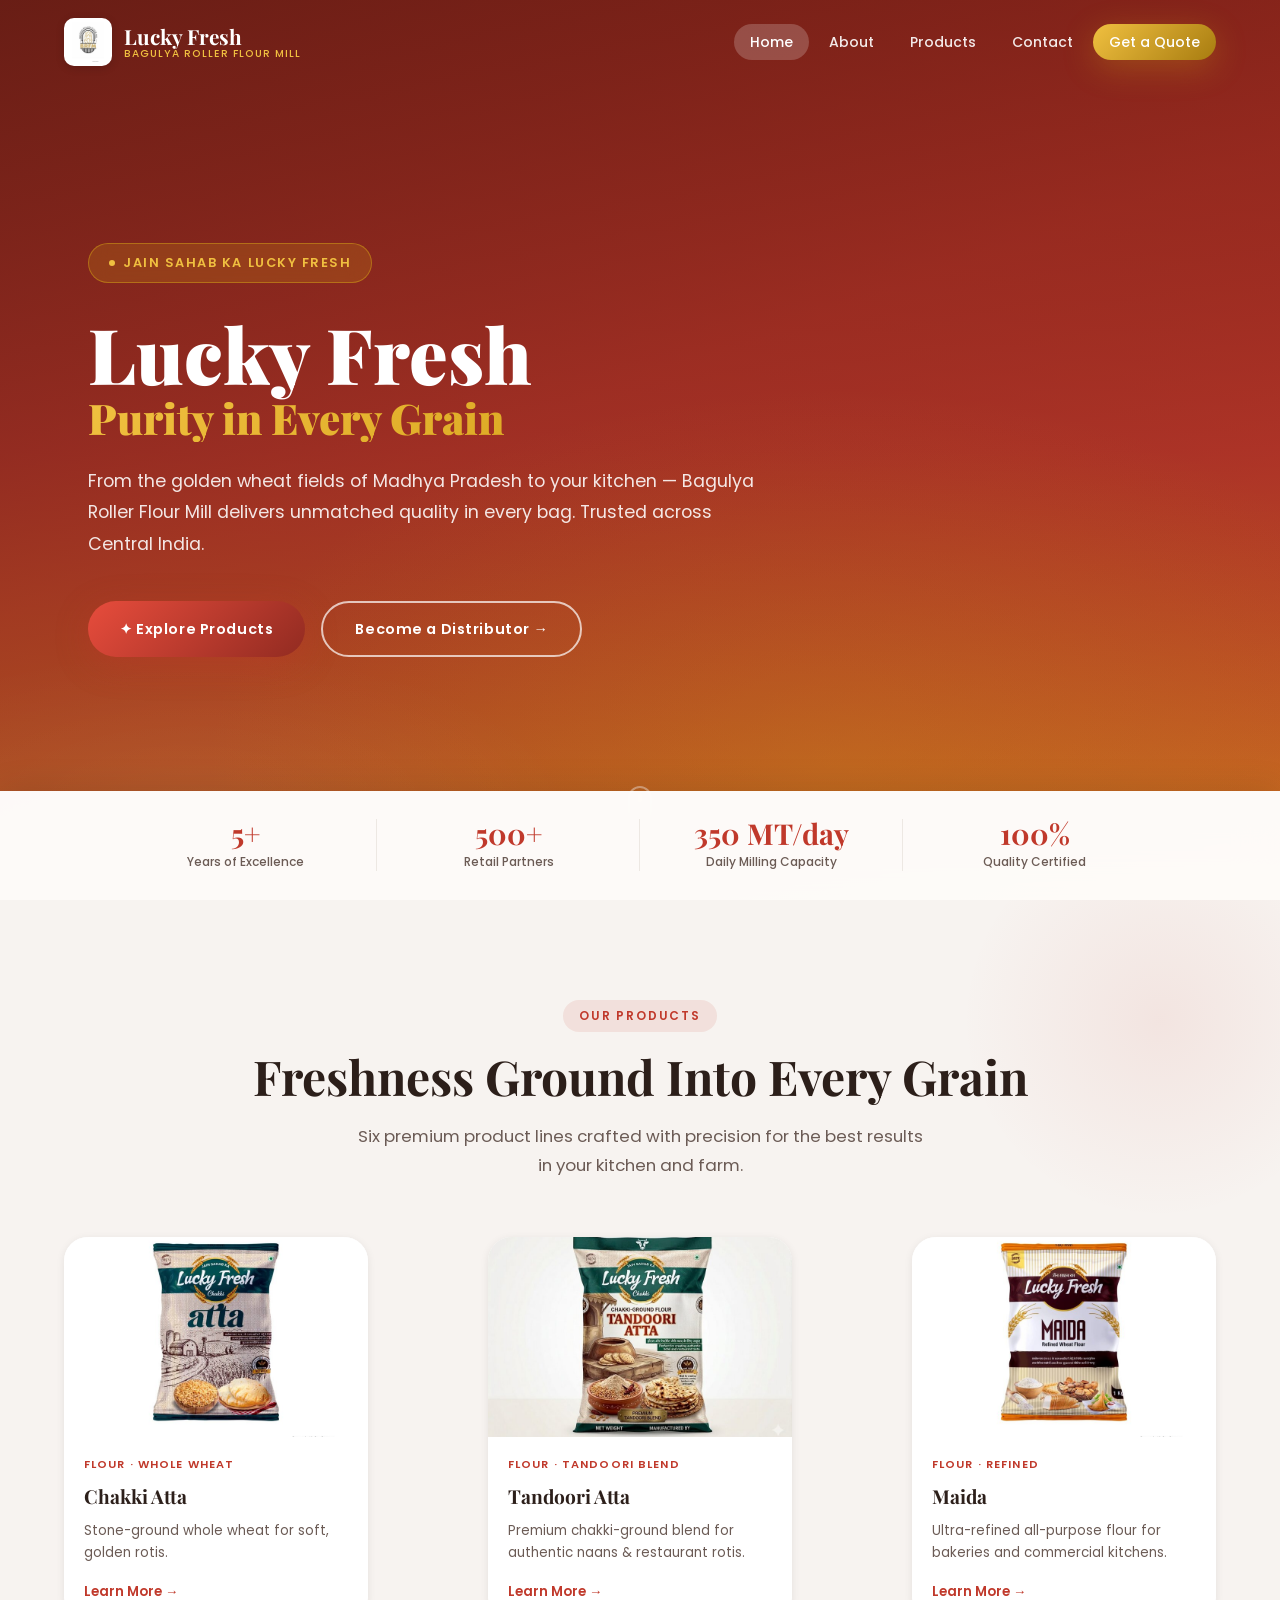
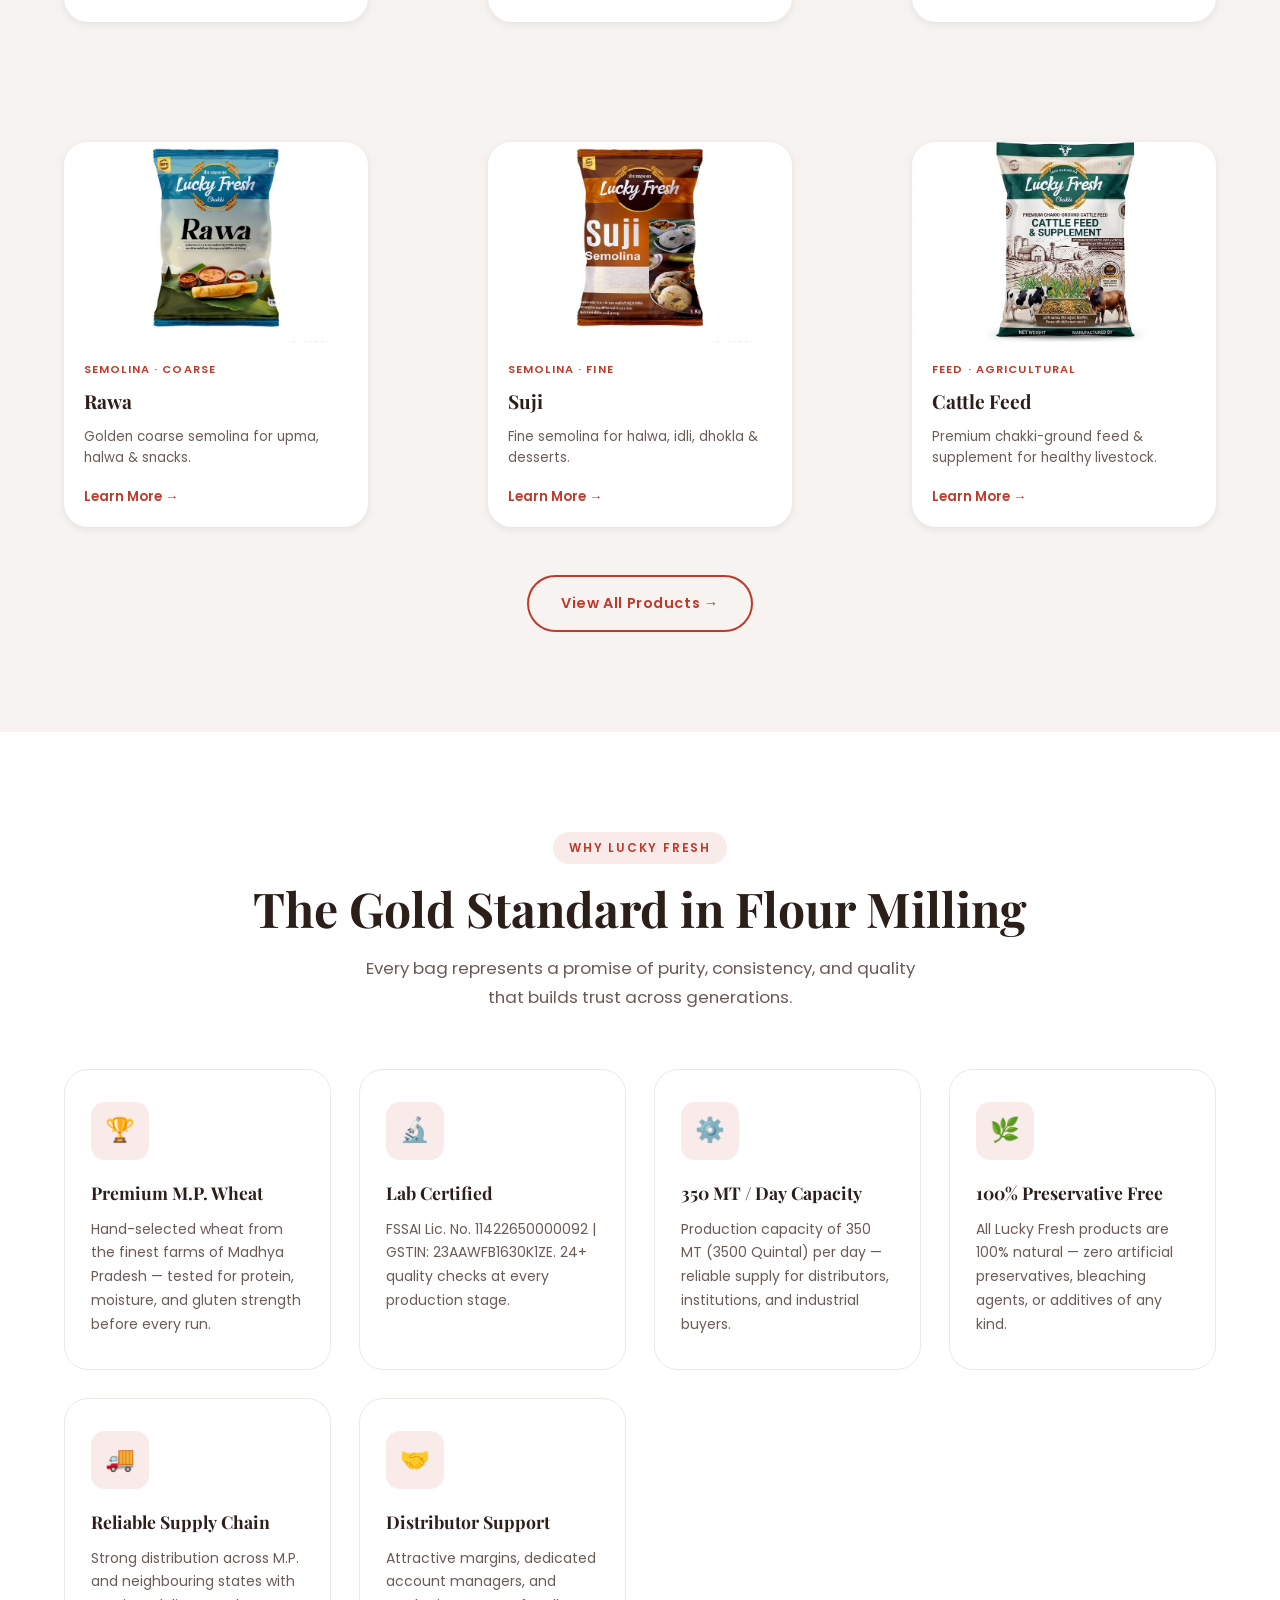
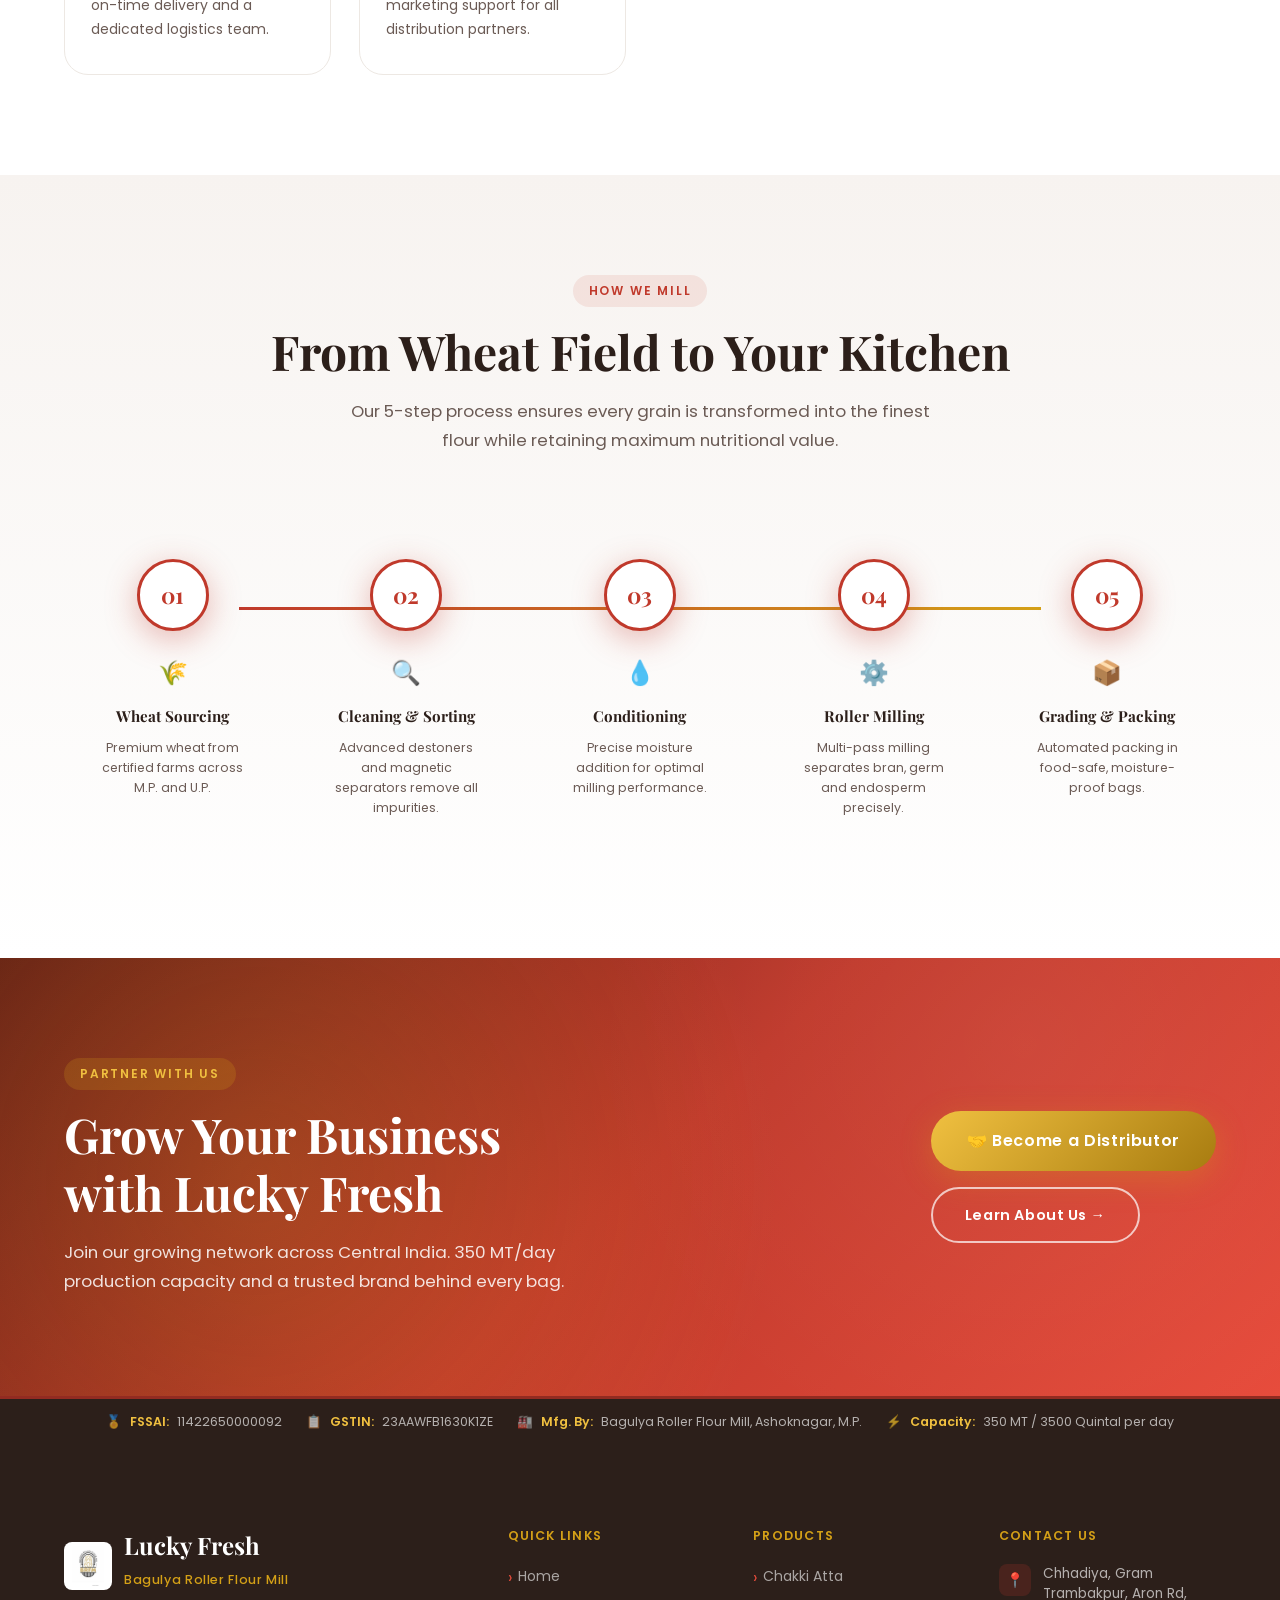
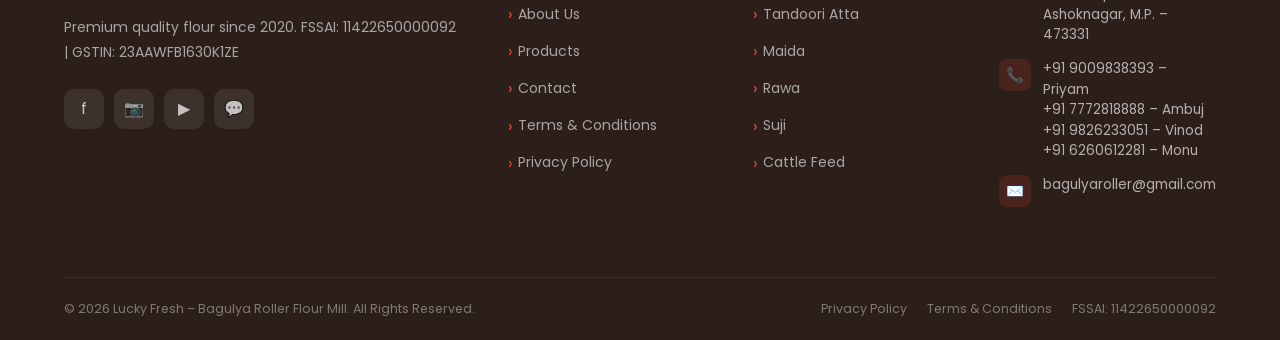
==== luckyfresh/index.html @ bc9862fd "Add files via upload" ====
<!DOCTYPE html>
<html lang="en">
<head>
  <meta charset="UTF-8" />
  <meta name="viewport" content="width=device-width, initial-scale=1.0" />
  <title>Lucky Fresh – Purity in Every Grain | Bagulya Roller Flour Mill</title>
  <meta name="description" content="Lucky Fresh by Bagulya Roller Flour Mill – Premium Wheat Atta, Tandoori Atta, Maida, Rawa, Suji & Cattle Feed. FSSAI 11422650000092. Ashoknagar, Madhya Pradesh." />
  <meta name="robots" content="index, follow" />
  <link rel="canonical" href="https://www.luckyfresh.in/" />
  <link rel="icon" type="image/png" href="images/brfm-logo.png" />
  <link rel="alternate icon" type="image/png" href="favicon.png" sizes="32x32" />
  <link rel="apple-touch-icon" href="images/brfm-logo-touch.png" />
  <link rel="preconnect" href="https://fonts.googleapis.com" />
  <link rel="preconnect" href="https://fonts.gstatic.com" crossorigin />
  <link rel="stylesheet" href="https://fonts.googleapis.com/css2?family=Playfair+Display:wght@400;600;700;900&family=Poppins:wght@300;400;500;600;700&display=swap" />
  <link rel="stylesheet" href="css/style.css" />
</head>
<body>
<nav class="navbar" role="navigation" aria-label="Main Navigation">
  <div class="nav-inner">
    <a href="index.html" class="nav-logo" aria-label="Lucky Fresh Home">
      <img src="images/brfm-logo.png" alt="BRFM Logo" class="nav-logo-img" />
      <div class="nav-logo-text"><span class="nav-logo-name">Lucky Fresh</span><span class="nav-logo-tagline">Bagulya Roller Flour Mill</span></div>
    </a>
    <ul class="nav-links" role="list">
      <li><a href="index.html" class="nav-link active">Home</a></li>
      <li><a href="about.html" class="nav-link">About</a></li>
      <li><a href="products.html" class="nav-link">Products</a></li>
      <li><a href="contact.html" class="nav-link">Contact</a></li>
      <li><a href="contact.html" class="nav-link nav-cta">Get a Quote</a></li>
    </ul>
    <button class="hamburger" aria-label="Toggle mobile menu" aria-expanded="false" aria-controls="mobileNav"><span></span><span></span><span></span></button>
  </div>
</nav>
<nav class="mobile-nav" id="mobileNav" role="navigation" aria-label="Mobile Navigation">
  <a href="index.html">🏠 Home</a>
  <a href="about.html">🏭 About Us</a>
  <a href="products.html">🌾 Products</a>
  <a href="contact.html">📞 Contact</a>
  <a href="contact.html" style="background:var(--red);color:white !important;border-radius:12px;text-align:center;margin-top:8px;font-weight:600;border-bottom:none !important;">✦ Get a Quote</a>
</nav>

<section class="hero" aria-label="Hero Banner">
  <div class="hero-bg" aria-hidden="true"></div>
  <div class="hero-wheat-overlay" aria-hidden="true"></div>
  <div class="hero-content">
    <p class="hero-eyebrow">Jain Sahab Ka Lucky Fresh</p>
<h1 class="hero-title">Lucky Fresh<span style="font-size:0.55em;">Purity in Every Grain</span></h1>
    <p class="hero-description">From the golden wheat fields of Madhya Pradesh to your kitchen — Bagulya Roller Flour Mill delivers unmatched quality in every bag. Trusted across Central India.</p>
    <div class="hero-actions">
      <a href="products.html" class="btn btn-primary">✦ Explore Products</a>
      <a href="contact.html"  class="btn btn-secondary">Become a Distributor →</a>
    </div>
  </div>
  <div class="hero-scroll" aria-hidden="true"><div class="scroll-mouse"><div class="scroll-dot"></div></div><span>Scroll</span></div>
  <div class="hero-stats" role="region" aria-label="Company statistics">
    <div class="hero-stats-inner">
      <div class="stat-item"><div class="stat-value" data-target="5" data-suffix="+">0+</div><div class="stat-label">Years of Excellence</div></div>
      <div class="stat-item"><div class="stat-value" data-target="500" data-suffix="+">0+</div><div class="stat-label">Retail Partners</div></div>
      <div class="stat-item"><div class="stat-value" data-target="350" data-suffix=" MT/day">0</div><div class="stat-label">Daily Milling Capacity</div></div>
      <div class="stat-item"><div class="stat-value" data-target="100" data-suffix="%">0%</div><div class="stat-label">Quality Certified</div></div>
    </div>
  </div>
</section>

<section class="products-home" id="products" aria-labelledby="products-heading">
  <div class="container">
    <div class="text-center reveal">
      <span class="section-tag">Our Products</span>
      <h2 class="section-title" id="products-heading">Freshness Ground Into Every Grain</h2>
      <p class="section-subtitle">Six premium product lines crafted with precision for the best results in your kitchen and farm.</p>
    </div>
    <div class="products-grid">
      <article class="product-card reveal reveal-delay-1">
        <div class="product-card-image"><img src="images/atta.jpg" alt="Lucky Fresh Chakki Atta" loading="lazy" /></div>
        <div class="product-card-body"><p class="product-card-tag">Flour · Whole Wheat</p><h3 class="product-card-name">Chakki Atta</h3><p class="product-card-desc">Stone-ground whole wheat for soft, golden rotis.</p><a href="products.html#atta" class="product-card-link">Learn More →</a></div>
      </article>
      <article class="product-card reveal reveal-delay-2">
        <div class="product-card-image"><img src="images/tandoori.jpg" alt="Lucky Fresh Tandoori Atta" loading="lazy" /></div>
        <div class="product-card-body"><p class="product-card-tag">Flour · Tandoori Blend</p><h3 class="product-card-name">Tandoori Atta</h3><p class="product-card-desc">Premium chakki-ground blend for authentic naans &amp; restaurant rotis.</p><a href="products.html#tandoori" class="product-card-link">Learn More →</a></div>
      </article>
      <article class="product-card reveal reveal-delay-3">
        <div class="product-card-image"><img src="images/maida.jpg" alt="Lucky Fresh Maida" loading="lazy" /></div>
        <div class="product-card-body"><p class="product-card-tag">Flour · Refined</p><h3 class="product-card-name">Maida</h3><p class="product-card-desc">Ultra-refined all-purpose flour for bakeries and commercial kitchens.</p><a href="products.html#maida" class="product-card-link">Learn More →</a></div>
      </article>
      <article class="product-card reveal reveal-delay-4">
        <div class="product-card-image"><img src="images/rawa.jpg" alt="Lucky Fresh Rawa" loading="lazy" /></div>
        <div class="product-card-body"><p class="product-card-tag">Semolina · Coarse</p><h3 class="product-card-name">Rawa</h3><p class="product-card-desc">Golden coarse semolina for upma, halwa &amp; snacks.</p><a href="products.html#rawa" class="product-card-link">Learn More →</a></div>
      </article>
      <article class="product-card reveal reveal-delay-1">
        <div class="product-card-image"><img src="images/suji.jpg" alt="Lucky Fresh Suji" loading="lazy" /></div>
        <div class="product-card-body"><p class="product-card-tag">Semolina · Fine</p><h3 class="product-card-name">Suji</h3><p class="product-card-desc">Fine semolina for halwa, idli, dhokla &amp; desserts.</p><a href="products.html#suji" class="product-card-link">Learn More →</a></div>
      </article>
      <article class="product-card reveal reveal-delay-2">
        <div class="product-card-image"><img src="images/cattle.jpg" alt="Lucky Fresh Cattle Feed" loading="lazy" /></div>
        <div class="product-card-body"><p class="product-card-tag">Feed · Agricultural</p><h3 class="product-card-name">Cattle Feed</h3><p class="product-card-desc">Premium chakki-ground feed &amp; supplement for healthy livestock.</p><a href="products.html#cattle" class="product-card-link">Learn More →</a></div>
      </article>
    </div>
    <div class="text-center" style="margin-top:48px;"><a href="products.html" class="btn btn-outline">View All Products →</a></div>
  </div>
</section>

<section class="why-section" aria-labelledby="why-heading">
  <div class="container">
    <div class="text-center reveal"><span class="section-tag">Why Lucky Fresh</span><h2 class="section-title" id="why-heading">The Gold Standard in Flour Milling</h2><p class="section-subtitle">Every bag represents a promise of purity, consistency, and quality that builds trust across generations.</p></div>
    <div class="why-grid">
      <div class="why-card reveal reveal-delay-1"><div class="why-icon">🏆</div><h3 class="why-title">Premium M.P. Wheat</h3><p class="why-desc">Hand-selected wheat from the finest farms of Madhya Pradesh — tested for protein, moisture, and gluten strength before every run.</p></div>
      <div class="why-card reveal reveal-delay-2"><div class="why-icon">🔬</div><h3 class="why-title">Lab Certified</h3><p class="why-desc">FSSAI Lic. No. 11422650000092 | GSTIN: 23AAWFB1630K1ZE. 24+ quality checks at every production stage.</p></div>
      <div class="why-card reveal reveal-delay-3"><div class="why-icon">⚙️</div><h3 class="why-title">350 MT / Day Capacity</h3><p class="why-desc">Production capacity of 350 MT (3500 Quintal) per day — reliable supply for distributors, institutions, and industrial buyers.</p></div>
      <div class="why-card reveal reveal-delay-4"><div class="why-icon">🌿</div><h3 class="why-title">100% Preservative Free</h3><p class="why-desc">All Lucky Fresh products are 100% natural — zero artificial preservatives, bleaching agents, or additives of any kind.</p></div>
      <div class="why-card reveal reveal-delay-1"><div class="why-icon">🚚</div><h3 class="why-title">Reliable Supply Chain</h3><p class="why-desc">Strong distribution across M.P. and neighbouring states with on-time delivery and a dedicated logistics team.</p></div>
      <div class="why-card reveal reveal-delay-2"><div class="why-icon">🤝</div><h3 class="why-title">Distributor Support</h3><p class="why-desc">Attractive margins, dedicated account managers, and marketing support for all distribution partners.</p></div>
    </div>
  </div>
</section>

<section class="process-section" aria-labelledby="process-heading">
  <div class="container">
    <div class="text-center reveal"><span class="section-tag">How We Mill</span><h2 class="section-title" id="process-heading">From Wheat Field to Your Kitchen</h2><p class="section-subtitle">Our 5-step process ensures every grain is transformed into the finest flour while retaining maximum nutritional value.</p></div>
    <div class="process-timeline">
      <ol class="process-steps">
        <li class="process-step reveal reveal-delay-1"><div class="process-number">01</div><div class="process-icon">🌾</div><h3 class="process-name">Wheat Sourcing</h3><p class="process-desc">Premium wheat from certified farms across M.P. and U.P.</p></li>
        <li class="process-step reveal reveal-delay-2"><div class="process-number">02</div><div class="process-icon">🔍</div><h3 class="process-name">Cleaning &amp; Sorting</h3><p class="process-desc">Advanced destoners and magnetic separators remove all impurities.</p></li>
        <li class="process-step reveal reveal-delay-3"><div class="process-number">03</div><div class="process-icon">💧</div><h3 class="process-name">Conditioning</h3><p class="process-desc">Precise moisture addition for optimal milling performance.</p></li>
        <li class="process-step reveal reveal-delay-4"><div class="process-number">04</div><div class="process-icon">⚙️</div><h3 class="process-name">Roller Milling</h3><p class="process-desc">Multi-pass milling separates bran, germ and endosperm precisely.</p></li>
        <li class="process-step reveal reveal-delay-1"><div class="process-number">05</div><div class="process-icon">📦</div><h3 class="process-name">Grading &amp; Packing</h3><p class="process-desc">Automated packing in food-safe, moisture-proof bags.</p></li>
      </ol>
    </div>
  </div>
</section>

<section class="distributor-section" aria-label="Become a Distributor">
  <div class="container">
    <div class="distributor-inner">
      <div class="distributor-content reveal">
        <span class="section-tag" style="background:rgba(212,160,23,0.2);color:var(--gold-light);">Partner With Us</span>
        <h2 class="section-title" style="color:var(--white);">Grow Your Business<br>with Lucky Fresh</h2>
        <p class="section-subtitle" style="color:rgba(255,255,255,0.85);max-width:520px;">Join our growing network across Central India. 350 MT/day production capacity and a trusted brand behind every bag.</p>
      </div>
      <div class="distributor-actions reveal reveal-delay-2">
        <a href="contact.html" class="btn btn-gold" style="font-size:1rem;padding:16px 36px;">🤝 Become a Distributor</a>
        <a href="about.html"   class="btn btn-secondary">Learn About Us →</a>
      </div>
    </div>
  </div>
</section>

<div class="compliance-strip">
  <div class="container"><div class="compliance-inner">
    <div class="compliance-item">🏅 <strong>FSSAI:</strong> 11422650000092</div>
    <div class="compliance-item">📋 <strong>GSTIN:</strong> 23AAWFB1630K1ZE</div>
    <div class="compliance-item">🏭 <strong>Mfg. By:</strong> Bagulya Roller Flour Mill, Ashoknagar, M.P.</div>
    <div class="compliance-item">⚡ <strong>Capacity:</strong> 350 MT / 3500 Quintal per day</div>
  </div></div>
</div>
<footer role="contentinfo">
  <div class="container">
    <div class="footer-grid">
      <div>
        <div style="display:flex;align-items:center;gap:12px;margin-bottom:8px;"><img src="images/brfm-logo.png" alt="BRFM Logo" style="width:48px;height:48px;object-fit:contain;border-radius:8px;background:white;padding:4px;" /><div><div class="footer-brand-name">Lucky Fresh</div><div class="footer-brand-sub">Bagulya Roller Flour Mill</div></div></div>
        <p class="footer-brand-desc">Premium quality flour since 2020. FSSAI: 11422650000092 | GSTIN: 23AAWFB1630K1ZE</p>
        <div class="footer-socials"><a href="#" class="social-btn" aria-label="Facebook">f</a><a href="#" class="social-btn" aria-label="Instagram">📷</a><a href="#" class="social-btn" aria-label="YouTube">▶</a><a href="https://wa.me/919009838393" class="social-btn" aria-label="WhatsApp">💬</a></div>
      </div>
      <div><h3 class="footer-col-title">Quick Links</h3><ul class="footer-links"><li><a href="index.html">Home</a></li><li><a href="about.html">About Us</a></li><li><a href="products.html">Products</a></li><li><a href="contact.html">Contact</a></li><li><a href="terms.html">Terms &amp; Conditions</a></li><li><a href="privacy.html">Privacy Policy</a></li></ul></div>
      <div><h3 class="footer-col-title">Products</h3><ul class="footer-links"><li><a href="products.html#atta">Chakki Atta</a></li><li><a href="products.html#tandoori">Tandoori Atta</a></li><li><a href="products.html#maida">Maida</a></li><li><a href="products.html#rawa">Rawa</a></li><li><a href="products.html#suji">Suji</a></li><li><a href="products.html#cattle">Cattle Feed</a></li></ul></div>
      <div>
        <h3 class="footer-col-title">Contact Us</h3>
        <div class="footer-contact-item"><div class="footer-contact-icon">📍</div><p class="footer-contact-text">Chhadiya, Gram Trambakpur, Aron Rd,<br>Ashoknagar, M.P. – 473331</p></div>
        <div class="footer-contact-item"><div class="footer-contact-icon">📞</div><p class="footer-contact-text">
          <a href="tel:+919009838393" style="color:inherit;">+91 9009838393</a> – Priyam<br>
          <a href="tel:+917772818888" style="color:inherit;">+91 7772818888</a> – Ambuj<br>
          <a href="tel:+919826233051" style="color:inherit;">+91 9826233051</a> – Vinod<br>
          <a href="tel:+916260612281" style="color:inherit;">+91 6260612281</a> – Monu
        </p></div>
        <div class="footer-contact-item"><div class="footer-contact-icon">✉️</div><p class="footer-contact-text"><a href="mailto:bagulyaroller@gmail.com" style="color:inherit;">bagulyaroller@gmail.com</a></p></div>
      </div>
    </div>
    <div class="footer-bottom">
      <span>© 2026 Lucky Fresh – Bagulya Roller Flour Mill. All Rights Reserved.</span>
      <div class="footer-bottom-links"><a href="privacy.html">Privacy Policy</a><a href="terms.html">Terms &amp; Conditions</a><a href="#">FSSAI: 11422650000092</a></div>
    </div>
  </div>
</footer>
<script src="js/script.js"></script>
</body>
</html>
---- luckyfresh/css/style.css ----
/* ============================================================
   Lucky Fresh – Bagulya Roller Flour Mill
   Main Stylesheet  |  Red & Warm Theme
   ============================================================ */

@import url('https://fonts.googleapis.com/css2?family=Playfair+Display:wght@400;600;700;900&family=Poppins:wght@300;400;500;600;700&display=swap');

/* ── CSS Variables (Red Theme) ── */
:root {
  --red:         #C0392B;
  --red-light:   #E74C3C;
  --red-dark:    #922B21;
  --red-deep:    #641E16;
  --gold:        #D4A017;
  --gold-light:  #F0C040;
  --gold-dark:   #A87C10;
  --cream:       #FDF6EC;
  --white:       #FFFFFF;
  --off-white:   #FAFAF7;
  --gray-100:    #F7F3F0;
  --gray-200:    #EDE8E3;
  --gray-400:    #ACACAC;
  --gray-600:    #6B5B55;
  --gray-800:    #2C1F1A;
  --black:       #111111;

  /* Keep green only for success states */
  --green:       #2E7D32;
  --green-light: #43A047;
  --green-dark:  #1B5E20;

  --font-display: 'Playfair Display', Georgia, serif;
  --font-body:    'Poppins', sans-serif;

  --shadow-sm:   0 2px 8px rgba(0,0,0,0.08);
  --shadow-md:   0 8px 24px rgba(0,0,0,0.14);
  --shadow-lg:   0 20px 60px rgba(0,0,0,0.2);
  --shadow-red:  0 8px 32px rgba(192,57,43,0.35);
  --shadow-gold: 0 8px 32px rgba(212,160,23,0.3);

  --radius-sm:  6px;
  --radius-md:  14px;
  --radius-lg:  24px;
  --radius-xl:  40px;

  --transition:      0.3s cubic-bezier(0.4,0,0.2,1);
  --transition-slow: 0.6s cubic-bezier(0.4,0,0.2,1);
}

/* ── Reset ── */
*,*::before,*::after{box-sizing:border-box;margin:0;padding:0;}
html{scroll-behavior:smooth;font-size:16px;}
body{font-family:var(--font-body);color:var(--gray-800);background:var(--white);line-height:1.7;overflow-x:hidden;}
img{max-width:100%;height:auto;display:block;}
a{text-decoration:none;color:inherit;}
ul{list-style:none;}
button{cursor:pointer;border:none;background:none;font-family:inherit;}

/* ── Utilities ── */
.container{max-width:1200px;margin:0 auto;padding:0 24px;}
.text-center{text-align:center;}
.text-center .section-subtitle{margin:0 auto;}

.section-tag{
  display:inline-block;
  font-size:0.75rem;font-weight:600;letter-spacing:0.15em;text-transform:uppercase;
  color:var(--red);background:rgba(192,57,43,0.1);
  padding:6px 16px;border-radius:100px;margin-bottom:16px;
}
.section-title{
  font-family:var(--font-display);font-size:clamp(2rem,4vw,3rem);font-weight:700;
  line-height:1.2;color:var(--gray-800);margin-bottom:16px;
}
.section-subtitle{font-size:1.05rem;color:var(--gray-600);max-width:580px;line-height:1.75;}

/* ── Buttons ── */
.btn{
  display:inline-flex;align-items:center;gap:8px;
  padding:14px 32px;border-radius:100px;
  font-size:0.9rem;font-weight:600;letter-spacing:0.04em;
  transition:var(--transition);position:relative;overflow:hidden;
}
.btn::before{
  content:'';position:absolute;inset:0;
  background:rgba(255,255,255,0.15);
  transform:scaleX(0);transform-origin:left;
  transition:transform var(--transition);
}
.btn:hover::before{transform:scaleX(1);}

.btn-primary{
  background:linear-gradient(135deg,var(--red-light),var(--red-dark));
  color:var(--white);box-shadow:var(--shadow-red);
}
.btn-primary:hover{transform:translateY(-2px);box-shadow:0 12px 40px rgba(192,57,43,0.45);}

.btn-secondary{
  background:transparent;color:var(--white);border:2px solid rgba(255,255,255,0.7);
}
.btn-secondary:hover{background:rgba(255,255,255,0.15);border-color:var(--white);transform:translateY(-2px);}

.btn-outline{
  background:transparent;color:var(--red);border:2px solid var(--red);
}
.btn-outline:hover{background:var(--red);color:var(--white);transform:translateY(-2px);box-shadow:var(--shadow-red);}

.btn-gold{
  background:linear-gradient(135deg,var(--gold-light),var(--gold-dark));
  color:var(--white);box-shadow:var(--shadow-gold);
}
.btn-gold:hover{transform:translateY(-2px);box-shadow:0 12px 40px rgba(212,160,23,0.45);}

.btn-green{
  background:linear-gradient(135deg,var(--green-light),var(--green));
  color:var(--white);box-shadow:0 8px 24px rgba(46,125,50,0.3);
}
.btn-green:hover{transform:translateY(-2px);}

/* ============================================================
   NAVIGATION
============================================================ */
.navbar{position:fixed;top:0;left:0;right:0;z-index:1000;transition:var(--transition);}

.navbar.scrolled{
  background:rgba(255,255,255,0.97);
  backdrop-filter:blur(20px);-webkit-backdrop-filter:blur(20px);
  box-shadow:0 2px 30px rgba(0,0,0,0.1);
}

.nav-inner{
  display:flex;align-items:center;justify-content:space-between;
  padding:18px 24px;max-width:1200px;margin:0 auto;
}

.nav-logo{display:flex;align-items:center;gap:12px;}
.nav-logo-icon{
  width:48px;height:48px;
  background:linear-gradient(135deg,var(--red-light),var(--red-dark));
  border-radius:12px;display:flex;align-items:center;justify-content:center;
  font-size:1.4rem;box-shadow:var(--shadow-red);flex-shrink:0;
}
.nav-logo-text{display:flex;flex-direction:column;line-height:1.1;}
.nav-logo-name{font-family:var(--font-display);font-size:1.3rem;font-weight:700;color:var(--white);transition:var(--transition);}
.navbar.scrolled .nav-logo-name{color:var(--gray-800);}
.nav-logo-tagline{font-size:0.65rem;font-weight:500;letter-spacing:0.1em;text-transform:uppercase;color:var(--gold-light);}
.navbar.scrolled .nav-logo-tagline{color:var(--gold-dark);}

.nav-links{display:flex;align-items:center;gap:4px;}
.nav-link{
  padding:8px 16px;font-size:0.875rem;font-weight:500;
  border-radius:100px;color:rgba(255,255,255,0.9);transition:var(--transition);
}
.navbar.scrolled .nav-link{color:var(--gray-600);}
.nav-link:hover,.nav-link.active{background:rgba(255,255,255,0.2);color:var(--white);}
.navbar.scrolled .nav-link:hover,.navbar.scrolled .nav-link.active{
  background:rgba(192,57,43,0.1);color:var(--red);
}
.nav-cta{
  background:linear-gradient(135deg,var(--gold-light),var(--gold-dark));
  color:var(--white) !important;box-shadow:var(--shadow-gold);
}
.nav-cta:hover{transform:translateY(-1px);background:linear-gradient(135deg,var(--gold-light),var(--gold-dark)) !important;}
.navbar.scrolled .nav-cta{color:var(--white) !important;}

/* ── Hamburger ── */
.hamburger{
  display:none;flex-direction:column;gap:5px;
  padding:8px;cursor:pointer;z-index:1001;position:relative;
}
.hamburger span{
  display:block;width:26px;height:2px;
  background:var(--white);border-radius:2px;transition:var(--transition);
}
.navbar.scrolled .hamburger span{background:var(--gray-800);}
.hamburger.open span:nth-child(1){transform:translateY(7px) rotate(45deg);}
.hamburger.open span:nth-child(2){opacity:0;transform:scaleX(0);}
.hamburger.open span:nth-child(3){transform:translateY(-7px) rotate(-45deg);}

/* ── Mobile Nav ── */
.mobile-nav{
  display:flex;          /* Always flex, visibility controlled by transform */
  flex-direction:column;
  position:fixed;
  top:0;left:0;right:0;
  background:var(--white);
  padding:90px 24px 40px;
  z-index:999;
  gap:6px;
  box-shadow:var(--shadow-lg);
  transform:translateY(-120%);  /* Hidden off-screen */
  transition:transform var(--transition-slow);
  pointer-events:none;          /* Not interactive when hidden */
  border-bottom:4px solid var(--red);
}
.mobile-nav.open{
  transform:translateY(0);  /* Slide in */
  pointer-events:all;
}
.mobile-nav a{
  display:block;padding:13px 20px;
  font-size:1rem;font-weight:500;color:var(--gray-800);
  border-radius:var(--radius-md);transition:var(--transition);
  border-bottom:1px solid var(--gray-200);
}
.mobile-nav a:last-child{border-bottom:none;}
.mobile-nav a:hover{background:rgba(192,57,43,0.08);color:var(--red);padding-left:28px;}

/* Overlay when mobile nav is open */
.nav-overlay{
  display:none;position:fixed;inset:0;
  background:rgba(0,0,0,0.5);z-index:998;
}
.nav-overlay.active{display:block;}

/* ============================================================
   HERO
============================================================ */
.hero{
  position:relative;height:100vh;min-height:680px;
  display:flex;align-items:center;overflow:hidden;
}
.hero-bg{
  position:absolute;inset:0;
  background:
    linear-gradient(160deg,rgba(100,30,22,0.88) 0%,rgba(146,43,33,0.7) 45%,rgba(192,57,43,0.4) 100%),
    linear-gradient(180deg,#8B1A10 0%,#C0392B 50%,#D4A017 100%);
  background-size:cover;background-position:center;
}
.hero-wheat-overlay{
  position:absolute;inset:0;
  background:
    radial-gradient(ellipse 70% 60% at 65% 85%,rgba(212,160,23,0.2) 0%,transparent 70%),
    radial-gradient(ellipse 50% 30% at 15% 90%,rgba(255,255,255,0.05) 0%,transparent 60%);
}
.hero-content{
  position:relative;z-index:2;max-width:720px;padding:0 24px;
  margin-left:max(24px,calc((100vw - 1200px)/2 + 24px));
}
.hero-eyebrow{
  display:inline-flex;align-items:center;gap:8px;
  background:rgba(212,160,23,0.2);border:1px solid rgba(212,160,23,0.5);
  color:var(--gold-light);padding:8px 20px;border-radius:100px;
  font-size:0.8rem;font-weight:600;letter-spacing:0.12em;text-transform:uppercase;
  margin-bottom:28px;backdrop-filter:blur(10px);
  animation:fadeSlideUp 0.8s ease both;
}
.hero-eyebrow::before{
  content:'';width:6px;height:6px;background:var(--gold-light);
  border-radius:50%;animation:pulse 2s ease-in-out infinite;
}
.hero-title{
  font-family:var(--font-display);font-size:clamp(2.8rem,6vw,5rem);
  font-weight:900;line-height:1.1;color:var(--white);margin-bottom:24px;
  animation:fadeSlideUp 0.8s 0.15s ease both;
}
.hero-title span{
  display:block;
  background:linear-gradient(135deg,var(--gold-light),var(--gold));
  -webkit-background-clip:text;-webkit-text-fill-color:transparent;background-clip:text;
}
.hero-description{
  font-size:1.1rem;color:rgba(255,255,255,0.88);line-height:1.8;
  margin-bottom:40px;animation:fadeSlideUp 0.8s 0.3s ease both;
}
.hero-actions{display:flex;gap:16px;flex-wrap:wrap;animation:fadeSlideUp 0.8s 0.45s ease both;}

.hero-scroll{
  position:absolute;bottom:48px;left:50%;transform:translateX(-50%);
  z-index:2;display:flex;flex-direction:column;align-items:center;gap:8px;
  color:rgba(255,255,255,0.6);font-size:0.75rem;letter-spacing:0.1em;text-transform:uppercase;
  animation:fadeIn 1.5s 1s ease both;
}
.scroll-mouse{width:24px;height:38px;border:2px solid rgba(255,255,255,0.4);border-radius:12px;display:flex;justify-content:center;padding-top:6px;}
.scroll-dot{width:4px;height:8px;background:var(--gold-light);border-radius:2px;animation:scrollBounce 2s ease-in-out infinite;}

/* Hero Stats Bar */
.hero-stats{
  position:absolute;bottom:0;left:0;right:0;
  background:rgba(255,255,255,0.97);backdrop-filter:blur(20px);
  display:flex;justify-content:center;padding:22px 0;z-index:3;
  box-shadow:0 -4px 30px rgba(0,0,0,0.1);
}
.hero-stats-inner{display:flex;gap:0;max-width:1100px;width:100%;padding:0 24px;}
.stat-item{flex:1;text-align:center;padding:6px 14px;position:relative;}
.stat-item:not(:last-child)::after{content:'';position:absolute;right:0;top:10%;bottom:10%;width:1px;background:var(--gray-200);}
.stat-value{font-family:var(--font-display);font-size:1.8rem;font-weight:700;color:var(--red);line-height:1;}
.stat-label{font-size:0.75rem;color:var(--gray-600);font-weight:500;margin-top:4px;}

/* ============================================================
   PRODUCTS HOME
============================================================ */
.products-home{padding:100px 0;background:var(--gray-100);position:relative;overflow:hidden;}
.products-home::before{
  content:'';position:absolute;top:-80px;right:-80px;
  width:400px;height:400px;
  background:radial-gradient(circle,rgba(192,57,43,0.08) 0%,transparent 70%);pointer-events:none;
}
.products-grid{display:grid;grid-template-columns:repeat(auto-fill,minmax(200px,1fr));gap:120px;margin-top:56px;}

.product-card{
  background:var(--white);border-radius:var(--radius-lg);overflow:hidden;
  box-shadow:var(--shadow-sm);transition:var(--transition);position:relative;cursor:pointer;
}
.product-card:hover{transform:translateY(-8px);box-shadow:var(--shadow-md);}
.product-card-image{height:200px;display:flex;align-items:center;justify-content:center;position:relative;overflow:hidden;}
.product-card-image img{width:100%;height:100%;object-fit:cover;transition:transform var(--transition);}
.product-card:hover .product-card-image img{transform:scale(1.06);}
.product-card-body{padding:18px 20px;}
.product-card-tag{font-size:0.7rem;font-weight:600;letter-spacing:0.1em;text-transform:uppercase;color:var(--red);margin-bottom:6px;}
.product-card-name{font-family:var(--font-display);font-size:1.2rem;font-weight:700;color:var(--gray-800);margin-bottom:8px;}
.product-card-desc{font-size:0.83rem;color:var(--gray-600);line-height:1.6;margin-bottom:14px;}
.product-card-link{display:inline-flex;align-items:center;gap:6px;font-size:0.83rem;font-weight:600;color:var(--red);transition:var(--transition);}
.product-card-link:hover{gap:10px;color:var(--red-dark);}

/* ============================================================
   WHY CHOOSE US
============================================================ */
.why-section{padding:100px 0;background:var(--white);}
.why-grid{display:grid;grid-template-columns:repeat(auto-fill,minmax(260px,1fr));gap:28px;margin-top:56px;}
.why-card{
  padding:32px 26px;border-radius:var(--radius-lg);
  border:1px solid var(--gray-200);background:var(--white);
  transition:var(--transition);position:relative;overflow:hidden;
}
.why-card::before{
  content:'';position:absolute;top:0;left:0;right:0;height:3px;
  background:linear-gradient(90deg,var(--red),var(--red-light));
  transform:scaleX(0);transform-origin:left;transition:transform var(--transition);
}
.why-card:hover::before{transform:scaleX(1);}
.why-card:hover{transform:translateY(-6px);box-shadow:var(--shadow-md);border-color:transparent;}
.why-icon{
  width:58px;height:58px;border-radius:var(--radius-md);
  background:rgba(192,57,43,0.1);
  display:flex;align-items:center;justify-content:center;
  font-size:1.5rem;margin-bottom:18px;transition:var(--transition);
}
.why-card:hover .why-icon{background:linear-gradient(135deg,var(--red-light),var(--red-dark));}
.why-title{font-family:var(--font-display);font-size:1.1rem;font-weight:700;margin-bottom:10px;color:var(--gray-800);}
.why-desc{font-size:0.875rem;color:var(--gray-600);line-height:1.7;}

/* ============================================================
   PROCESS
============================================================ */
.process-section{padding:100px 0;background:linear-gradient(180deg,var(--gray-100) 0%,var(--white) 100%);overflow:hidden;}
.process-timeline{position:relative;margin-top:64px;padding:40px 0;}
.process-timeline::before{
  content:'';position:absolute;top:88px;
  left:calc(10% + 60px);right:calc(10% + 60px);
  height:3px;background:linear-gradient(90deg,var(--red),var(--gold));z-index:0;
}
.process-steps{display:flex;justify-content:space-between;gap:16px;position:relative;z-index:1;}
.process-step{flex:1;display:flex;flex-direction:column;align-items:center;text-align:center;}
.process-number{
  width:72px;height:72px;border-radius:50%;
  background:var(--white);border:3px solid var(--red);
  display:flex;align-items:center;justify-content:center;
  font-family:var(--font-display);font-size:1.4rem;font-weight:700;color:var(--red);
  margin-bottom:22px;box-shadow:var(--shadow-red);transition:var(--transition);
  position:relative;z-index:2;
}
.process-step:hover .process-number{background:linear-gradient(135deg,var(--red-light),var(--red-dark));color:var(--white);transform:scale(1.1);}
.process-icon{font-size:1.5rem;margin-bottom:10px;}
.process-name{font-family:var(--font-display);font-size:0.95rem;font-weight:700;color:var(--gray-800);margin-bottom:8px;}
.process-desc{font-size:0.78rem;color:var(--gray-600);line-height:1.6;max-width:150px;}

/* ============================================================
   DISTRIBUTOR CTA
============================================================ */
.distributor-section{
  padding:100px 0;
  background:linear-gradient(135deg,var(--red-deep) 0%,var(--red) 50%,var(--red-light) 100%);
  position:relative;overflow:hidden;
}
.distributor-section::before{
  content:'';position:absolute;inset:0;
  background:radial-gradient(circle at 20% 50%,rgba(212,160,23,0.2) 0%,transparent 50%),
             radial-gradient(circle at 80% 20%,rgba(255,255,255,0.05) 0%,transparent 40%);
  pointer-events:none;
}
.distributor-inner{position:relative;z-index:1;display:grid;grid-template-columns:1fr auto;gap:48px;align-items:center;}
.distributor-actions{display:flex;flex-direction:column;gap:16px;align-items:flex-start;}

/* ============================================================
   COMPLIANCE STRIP
============================================================ */
.compliance-strip{
  background:var(--gray-800);padding:12px 0;
  border-top:3px solid var(--red-dark);
}
.compliance-inner{display:flex;flex-wrap:wrap;justify-content:center;gap:24px;align-items:center;}
.compliance-item{display:flex;align-items:center;gap:8px;font-size:0.78rem;color:rgba(255,255,255,0.65);}
.compliance-item strong{color:var(--gold-light);font-weight:600;}

/* ============================================================
   FOOTER
============================================================ */
footer{background:var(--gray-800);color:var(--white);padding:80px 0 0;}
.footer-grid{display:grid;grid-template-columns:2fr 1fr 1fr 1fr;gap:48px;padding-bottom:56px;border-bottom:1px solid rgba(255,255,255,0.08);}
.footer-brand-name{font-family:var(--font-display);font-size:1.5rem;font-weight:700;color:var(--white);margin-bottom:4px;}
.footer-brand-sub{font-size:0.78rem;color:var(--gold);font-weight:500;margin-bottom:16px;letter-spacing:0.05em;}
.footer-brand-desc{font-size:0.875rem;color:rgba(255,255,255,0.6);line-height:1.8;margin-bottom:24px;}
.footer-socials{display:flex;gap:10px;}
.social-btn{
  width:40px;height:40px;border-radius:10px;background:rgba(255,255,255,0.08);
  display:flex;align-items:center;justify-content:center;
  font-size:1rem;transition:var(--transition);color:rgba(255,255,255,0.7);
}
.social-btn:hover{background:var(--red);color:var(--white);transform:translateY(-3px);}
.footer-col-title{font-size:0.78rem;font-weight:600;letter-spacing:0.1em;text-transform:uppercase;color:var(--gold);margin-bottom:18px;}
.footer-links{display:flex;flex-direction:column;gap:10px;}
.footer-links a{font-size:0.875rem;color:rgba(255,255,255,0.6);transition:var(--transition);display:flex;align-items:center;gap:6px;}
.footer-links a::before{content:'›';color:var(--red-light);font-size:1rem;transition:transform var(--transition);}
.footer-links a:hover{color:var(--white);padding-left:4px;}
.footer-contact-item{display:flex;gap:12px;margin-bottom:14px;}
.footer-contact-icon{width:32px;height:32px;border-radius:8px;background:rgba(192,57,43,0.2);display:flex;align-items:center;justify-content:center;font-size:0.9rem;flex-shrink:0;}
.footer-contact-text{font-size:0.85rem;color:rgba(255,255,255,0.65);line-height:1.5;}
.footer-bottom{
  display:flex;align-items:center;justify-content:space-between;
  padding:20px 0;font-size:0.78rem;color:rgba(255,255,255,0.4);flex-wrap:wrap;gap:12px;
}
.footer-bottom-links{display:flex;gap:20px;}
.footer-bottom-links a{color:rgba(255,255,255,0.4);transition:var(--transition);}
.footer-bottom-links a:hover{color:var(--gold);}

/* ============================================================
   PAGE HEADER
============================================================ */
.page-header{
  height:380px;padding-top:88px;
  background:linear-gradient(135deg,var(--red-deep),var(--red),rgba(212,160,23,0.4));
  display:flex;align-items:center;position:relative;overflow:hidden;
}
.page-header::before{
  content:'';position:absolute;inset:0;
  background:radial-gradient(ellipse at 30% 50%,rgba(212,160,23,0.2) 0%,transparent 60%),
             radial-gradient(ellipse at 80% 80%,rgba(255,255,255,0.04) 0%,transparent 40%);
}
.page-header-content{position:relative;z-index:1;}
.page-header-tag{
  display:inline-block;background:rgba(212,160,23,0.25);border:1px solid rgba(212,160,23,0.5);
  color:var(--gold-light);padding:6px 18px;border-radius:100px;
  font-size:0.75rem;font-weight:600;letter-spacing:0.12em;text-transform:uppercase;margin-bottom:14px;
}
.page-header-title{font-family:var(--font-display);font-size:clamp(2.2rem,5vw,3.5rem);font-weight:800;color:var(--white);line-height:1.15;margin-bottom:14px;}
.page-header-sub{font-size:1rem;color:rgba(255,255,255,0.8);max-width:560px;}

/* ============================================================
   ABOUT PAGE
============================================================ */
.about-story{padding:100px 0;}
.about-story-grid{display:grid;grid-template-columns:1fr 1fr;gap:72px;align-items:center;}

.mission-vision{padding:80px 0;background:var(--gray-100);}
.mv-grid{display:grid;grid-template-columns:1fr 1fr;gap:28px;margin-top:48px;}
.mv-card{
  background:var(--white);border-radius:var(--radius-lg);padding:36px;
  box-shadow:var(--shadow-sm);border-left:4px solid var(--red);transition:var(--transition);
}
.mv-card:nth-child(2){border-left-color:var(--gold-dark);}
.mv-card:hover{transform:translateY(-4px);box-shadow:var(--shadow-md);}
.mv-icon{font-size:2.5rem;margin-bottom:14px;}
.mv-title{font-family:var(--font-display);font-size:1.35rem;font-weight:700;margin-bottom:10px;color:var(--gray-800);}
.mv-text{font-size:0.9rem;color:var(--gray-600);line-height:1.8;}

/* ── Leadership Team ── */
.team-section{padding:80px 0;background:var(--cream);}
.team-grid{display:grid;grid-template-columns:repeat(auto-fill,minmax(190px,1fr));gap:20px;margin-top:48px;}
.team-card{
  background:var(--white);border-radius:var(--radius-lg);padding:26px 18px;
  text-align:center;box-shadow:var(--shadow-sm);transition:var(--transition);
  border-top:3px solid transparent;
}
.team-card:hover{transform:translateY(-6px);box-shadow:var(--shadow-md);border-top-color:var(--red);}
.team-avatar{
  width:68px;height:68px;border-radius:50%;
  background:linear-gradient(135deg,var(--red-light),var(--red-dark));
  display:flex;align-items:center;justify-content:center;
  font-size:1.7rem;margin:0 auto 14px;box-shadow:var(--shadow-red);
}
.team-name{font-family:var(--font-display);font-size:0.95rem;font-weight:700;color:var(--gray-800);margin-bottom:4px;line-height:1.3;}
.team-surname{font-size:0.75rem;font-weight:500;color:var(--red);margin-bottom:8px;}
.team-role{font-size:0.76rem;color:var(--gray-600);line-height:1.5;background:var(--gray-100);padding:5px 10px;border-radius:100px;display:inline-block;}

/* ── Infrastructure ── */
.infrastructure-section{padding:80px 0;}
.infra-grid{display:grid;grid-template-columns:repeat(3,1fr);gap:22px;margin-top:48px;}
.infra-item{background:var(--gray-100);border-radius:var(--radius-lg);padding:28px;text-align:center;transition:var(--transition);}
.infra-item:hover{background:var(--white);box-shadow:var(--shadow-md);transform:translateY(-4px);}
.infra-number{font-family:var(--font-display);font-size:2.2rem;font-weight:700;color:var(--red);line-height:1;margin-bottom:8px;}
.infra-label{font-size:0.88rem;font-weight:600;color:var(--gray-800);margin-bottom:4px;}
.infra-desc{font-size:0.78rem;color:var(--gray-600);line-height:1.6;}

/* ============================================================
   PRODUCTS PAGE
============================================================ */
.products-page{padding:80px 0;background:var(--off-white);}
.products-filter{display:flex;gap:10px;justify-content:center;margin-bottom:52px;flex-wrap:wrap;}
.filter-btn{
  padding:10px 22px;border-radius:100px;font-size:0.875rem;font-weight:500;
  border:2px solid var(--gray-200);color:var(--gray-600);background:var(--white);
  cursor:pointer;transition:var(--transition);
}
.filter-btn:hover,.filter-btn.active{border-color:var(--red);color:var(--red);background:rgba(192,57,43,0.07);}

.products-full-grid{display:grid;grid-template-columns:repeat(auto-fill,minmax(290px,1fr));gap:28px;}
.product-full-card{background:var(--white);border-radius:var(--radius-xl);overflow:hidden;box-shadow:var(--shadow-sm);transition:var(--transition);}
.product-full-card:hover{transform:translateY(-8px);box-shadow:var(--shadow-lg);}
.product-full-image{height:260px;display:flex;align-items:center;justify-content:center;overflow:hidden;position:relative;}
.product-full-image img{width:100%;height:100%;object-fit:cover;transition:transform var(--transition);}
.product-full-card:hover .product-full-image img{transform:scale(1.04);}
.product-full-body{padding:26px;}
.product-full-category{
  font-size:0.72rem;font-weight:600;letter-spacing:0.12em;text-transform:uppercase;
  color:var(--red);background:rgba(192,57,43,0.08);
  padding:4px 12px;border-radius:100px;display:inline-block;margin-bottom:10px;
}
.product-full-name{font-family:var(--font-display);font-size:1.45rem;font-weight:700;color:var(--gray-800);margin-bottom:10px;}
.product-full-desc{font-size:0.88rem;color:var(--gray-600);line-height:1.75;margin-bottom:14px;}
.product-features{display:flex;flex-wrap:wrap;gap:7px;margin-bottom:20px;}
.product-feature-tag{background:var(--gray-100);color:var(--gray-600);padding:4px 11px;border-radius:100px;font-size:0.76rem;font-weight:500;}

/* ============================================================
   CONTACT PAGE
============================================================ */
.contact-page{padding:80px 0 100px;background:var(--off-white);}
.contact-grid{display:grid;grid-template-columns:1fr 1.4fr;gap:52px;align-items:start;}
.contact-info-card{
  background:linear-gradient(135deg,var(--red-deep),var(--red));
  border-radius:var(--radius-xl);padding:44px;color:var(--white);
  position:sticky;top:100px;
}
.contact-info-title{font-family:var(--font-display);font-size:1.7rem;font-weight:700;margin-bottom:10px;}
.contact-info-sub{color:rgba(255,255,255,0.75);font-size:0.88rem;margin-bottom:36px;line-height:1.7;}
.contact-detail{display:flex;gap:14px;margin-bottom:22px;align-items:flex-start;}
.contact-detail-icon{width:42px;height:42px;background:rgba(255,255,255,0.15);border-radius:12px;display:flex;align-items:center;justify-content:center;font-size:1rem;flex-shrink:0;}
.contact-detail-content strong{display:block;font-size:0.78rem;font-weight:600;letter-spacing:0.08em;text-transform:uppercase;color:var(--gold-light);margin-bottom:4px;}
.contact-detail-content span{font-size:0.88rem;color:rgba(255,255,255,0.85);line-height:1.5;}
.contact-form-card{background:var(--white);border-radius:var(--radius-xl);padding:46px;box-shadow:var(--shadow-md);}
.form-title{font-family:var(--font-display);font-size:1.7rem;font-weight:700;color:var(--gray-800);margin-bottom:6px;}
.form-subtitle{font-size:0.88rem;color:var(--gray-600);margin-bottom:32px;}
.form-row{display:grid;grid-template-columns:1fr 1fr;gap:18px;}
.form-group{margin-bottom:18px;}
.form-group label{display:block;font-size:0.8rem;font-weight:600;color:var(--gray-800);margin-bottom:7px;letter-spacing:0.02em;}
.form-control{
  width:100%;padding:13px 16px;border:2px solid var(--gray-200);
  border-radius:var(--radius-md);font-family:var(--font-body);font-size:0.9rem;
  color:var(--gray-800);background:var(--off-white);transition:var(--transition);outline:none;
}
.form-control:focus{border-color:var(--red);background:var(--white);box-shadow:0 0 0 4px rgba(192,57,43,0.1);}
.form-control::placeholder{color:var(--gray-400);}
textarea.form-control{resize:vertical;min-height:130px;}
.form-select{appearance:none;background-image:url("data:image/svg+xml,%3Csvg xmlns='http://www.w3.org/2000/svg' width='12' height='8' viewBox='0 0 12 8'%3E%3Cpath d='M1 1l5 5 5-5' stroke='%23ACACAC' stroke-width='2' fill='none' stroke-linecap='round'/%3E%3C/svg%3E");background-repeat:no-repeat;background-position:right 14px center;}

/* Map */
.map-placeholder{border-radius:var(--radius-xl);overflow:hidden;height:320px;background:var(--gray-100);display:flex;align-items:center;justify-content:center;position:relative;box-shadow:var(--shadow-sm);}

/* Form success */
.form-success{display:none;text-align:center;padding:32px;}
.form-success.show{display:block;}
.success-icon{font-size:3.5rem;margin-bottom:14px;}
.success-title{font-family:var(--font-display);font-size:1.5rem;font-weight:700;color:var(--green);margin-bottom:8px;}
.success-msg{color:var(--gray-600);font-size:0.88rem;line-height:1.7;}

/* ============================================================
   LEGAL PAGES
============================================================ */
.legal-page{padding:80px 0 100px;background:var(--white);}
.legal-content{max-width:820px;margin:0 auto;}
.legal-content h2{font-family:var(--font-display);font-size:1.45rem;font-weight:700;color:var(--gray-800);margin:40px 0 12px;padding-bottom:8px;border-bottom:2px solid var(--gray-200);}
.legal-content h2:first-child{margin-top:0;}
.legal-content p{color:var(--gray-600);font-size:0.9rem;line-height:1.85;margin-bottom:14px;}
.legal-content ul{margin:0 0 16px 20px;list-style:disc;}
.legal-content ul li{color:var(--gray-600);font-size:0.9rem;line-height:1.85;margin-bottom:6px;}
.legal-content strong{color:var(--gray-800);}
.legal-meta{background:rgba(192,57,43,0.06);border-left:4px solid var(--red);padding:14px 18px;border-radius:0 var(--radius-md) var(--radius-md) 0;margin-bottom:36px;font-size:0.83rem;color:var(--gray-600);}

/* ============================================================
   ANIMATIONS
============================================================ */
@keyframes fadeSlideUp{from{opacity:0;transform:translateY(30px);}to{opacity:1;transform:translateY(0);}}
@keyframes fadeIn{from{opacity:0;}to{opacity:1;}}
@keyframes pulse{0%,100%{transform:scale(1);opacity:1;}50%{transform:scale(1.5);opacity:0.5;}}
@keyframes scrollBounce{0%,100%{transform:translateY(0);opacity:1;}50%{transform:translateY(8px);opacity:0.4;}}

.reveal{opacity:0;transform:translateY(28px);transition:opacity 0.7s ease,transform 0.7s ease;}
.reveal.visible{opacity:1;transform:translateY(0);}
.reveal-delay-1{transition-delay:0.1s;}
.reveal-delay-2{transition-delay:0.2s;}
.reveal-delay-3{transition-delay:0.3s;}
.reveal-delay-4{transition-delay:0.4s;}

/* ============================================================
   RESPONSIVE
============================================================ */
@media (max-width:1024px){
  .footer-grid{grid-template-columns:1fr 1fr;}
  .process-timeline::before{display:none;}
  .process-steps{flex-wrap:wrap;}
  .process-step{flex:0 0 calc(50% - 8px);}
  .about-story-grid{grid-template-columns:1fr;gap:48px;}
  .infra-grid{grid-template-columns:repeat(2,1fr);}
  .contact-grid{grid-template-columns:1fr;}
  .contact-info-card{position:static;}
  .distributor-inner{grid-template-columns:1fr;gap:32px;}
  .mv-grid{grid-template-columns:1fr 1fr;}
}

@media (max-width:768px){
  .nav-links{display:none;}
  .hamburger{display:flex;}

  .hero-content{margin-left:0;padding:0 24px;}
  .hero-stats-inner{flex-wrap:wrap;justify-content:center;}
  .stat-item{flex:0 0 50%;}
  .stat-item::after{display:none;}

  .products-grid{grid-template-columns:repeat(2,1fr);}
  .why-grid{grid-template-columns:1fr;}
  .mv-grid{grid-template-columns:1fr;}
  .infra-grid{grid-template-columns:1fr;}
  .products-full-grid{grid-template-columns:1fr;}
  .form-row{grid-template-columns:1fr;}
  .contact-form-card{padding:28px 20px;}
  .footer-grid{grid-template-columns:1fr;gap:32px;}
  .footer-bottom{flex-direction:column;text-align:center;}
  .process-step{flex:0 0 100%;}
  .team-grid{grid-template-columns:repeat(2,1fr);}
  .compliance-inner{gap:14px;}
  .compliance-item{font-size:0.72rem;}
}

@media (max-width:480px){
  .products-grid{grid-template-columns:1fr;}
  .hero-actions{flex-direction:column;}
  .hero-actions .btn{width:100%;justify-content:center;}
  .stat-item{flex:0 0 100%;}
  .page-header{height:300px;}
  .hero-stats{display:none;}
  .team-grid{grid-template-columns:1fr 1fr;}
}

/* ── Touch device optimizations ── */
@media (hover:none) and (pointer:coarse){
  .btn:hover{transform:none;}
  .product-card:hover{transform:none;}
  .why-card:hover{transform:none;}
  .nav-link{padding:10px 16px;}
  .filter-btn{min-height:44px;}
  .btn{min-height:44px;}
  .form-control{font-size:16px;}
}

/* ── Misc ── */
details summary::-webkit-details-marker{display:none;}
.sr-only{position:absolute;width:1px;height:1px;padding:0;margin:-1px;overflow:hidden;clip:rect(0,0,0,0);white-space:nowrap;border:0;}

/* ── BRFM Logo in Navbar ── */
.nav-logo-img {
  width: 48px;
  height: 48px;
  object-fit: contain;
  border-radius: 10px;
  background: white;
  padding: 4px;
  box-shadow: 0 2px 8px rgba(0,0,0,0.15);
  flex-shrink: 0;
  transition: var(--transition);
}
.nav-logo:hover .nav-logo-img {
  transform: scale(1.05);
  box-shadow: 0 4px 16px rgba(0,0,0,0.2);
}
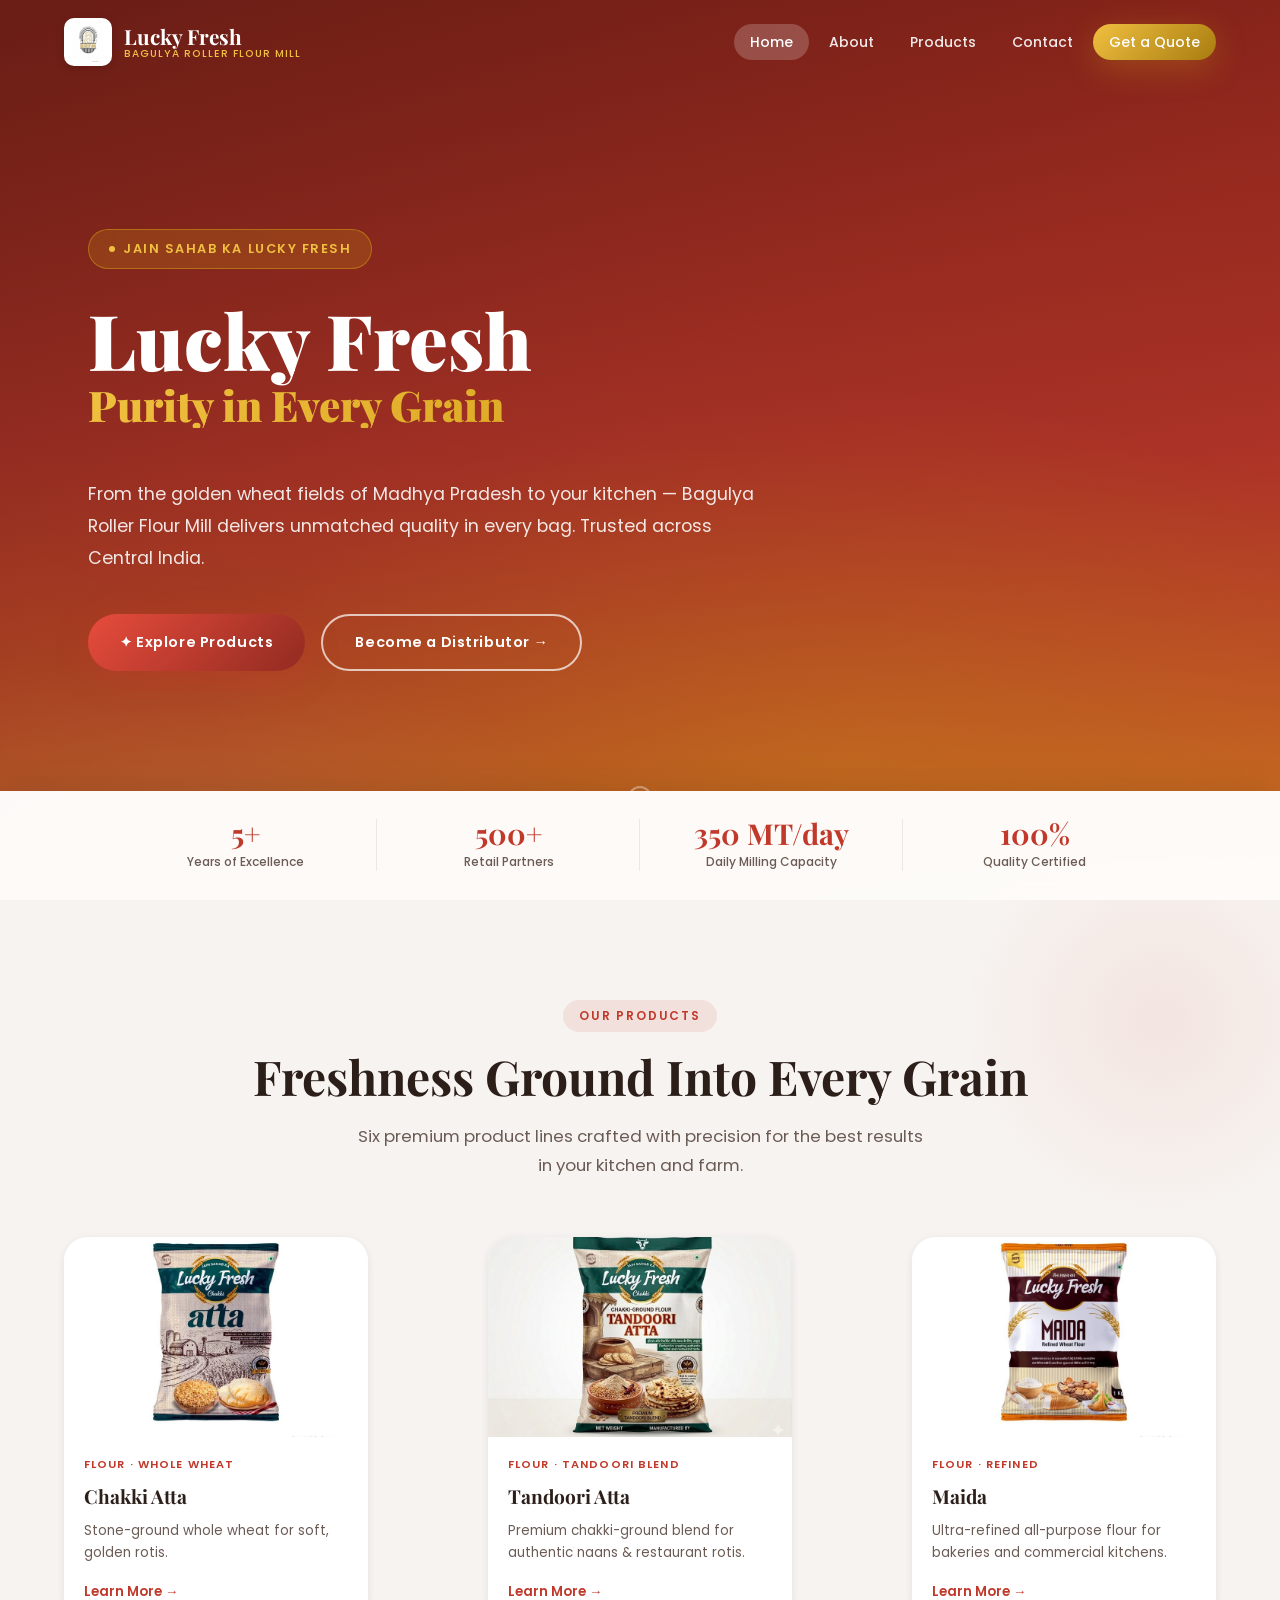
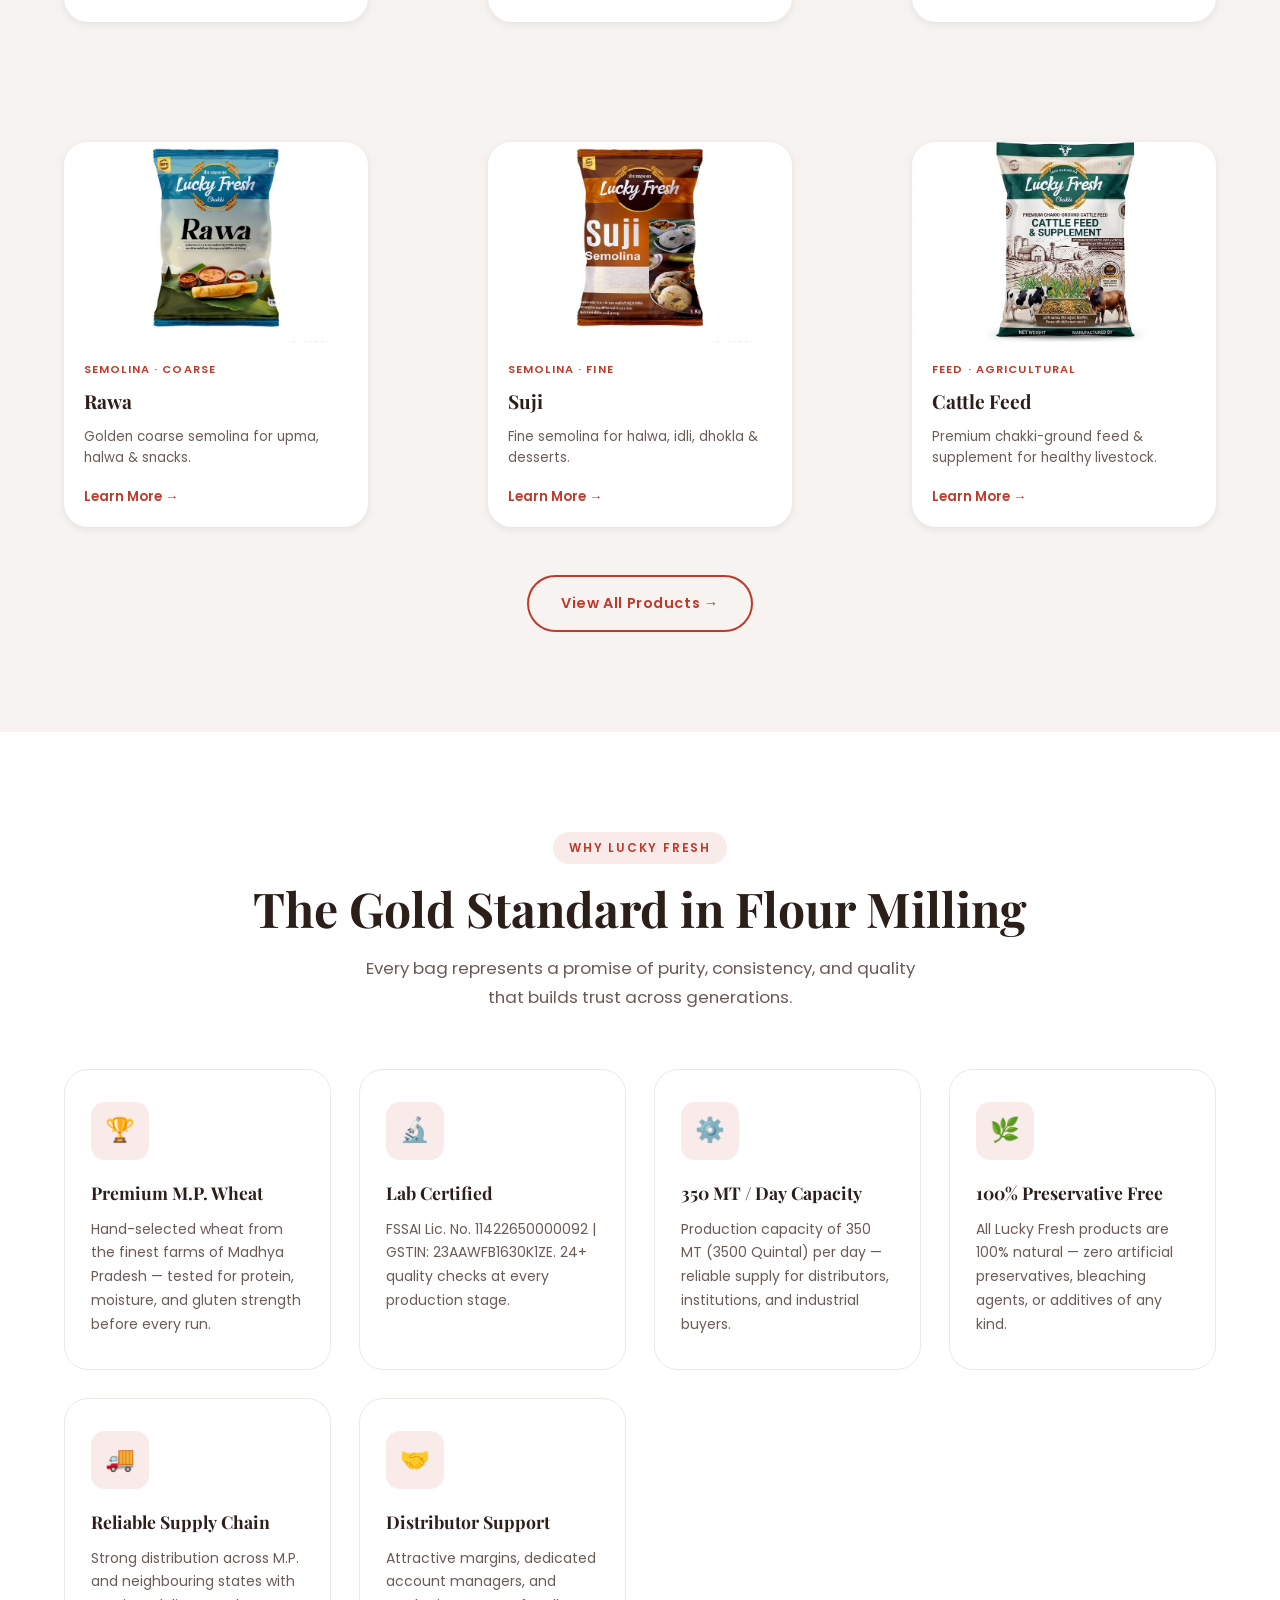
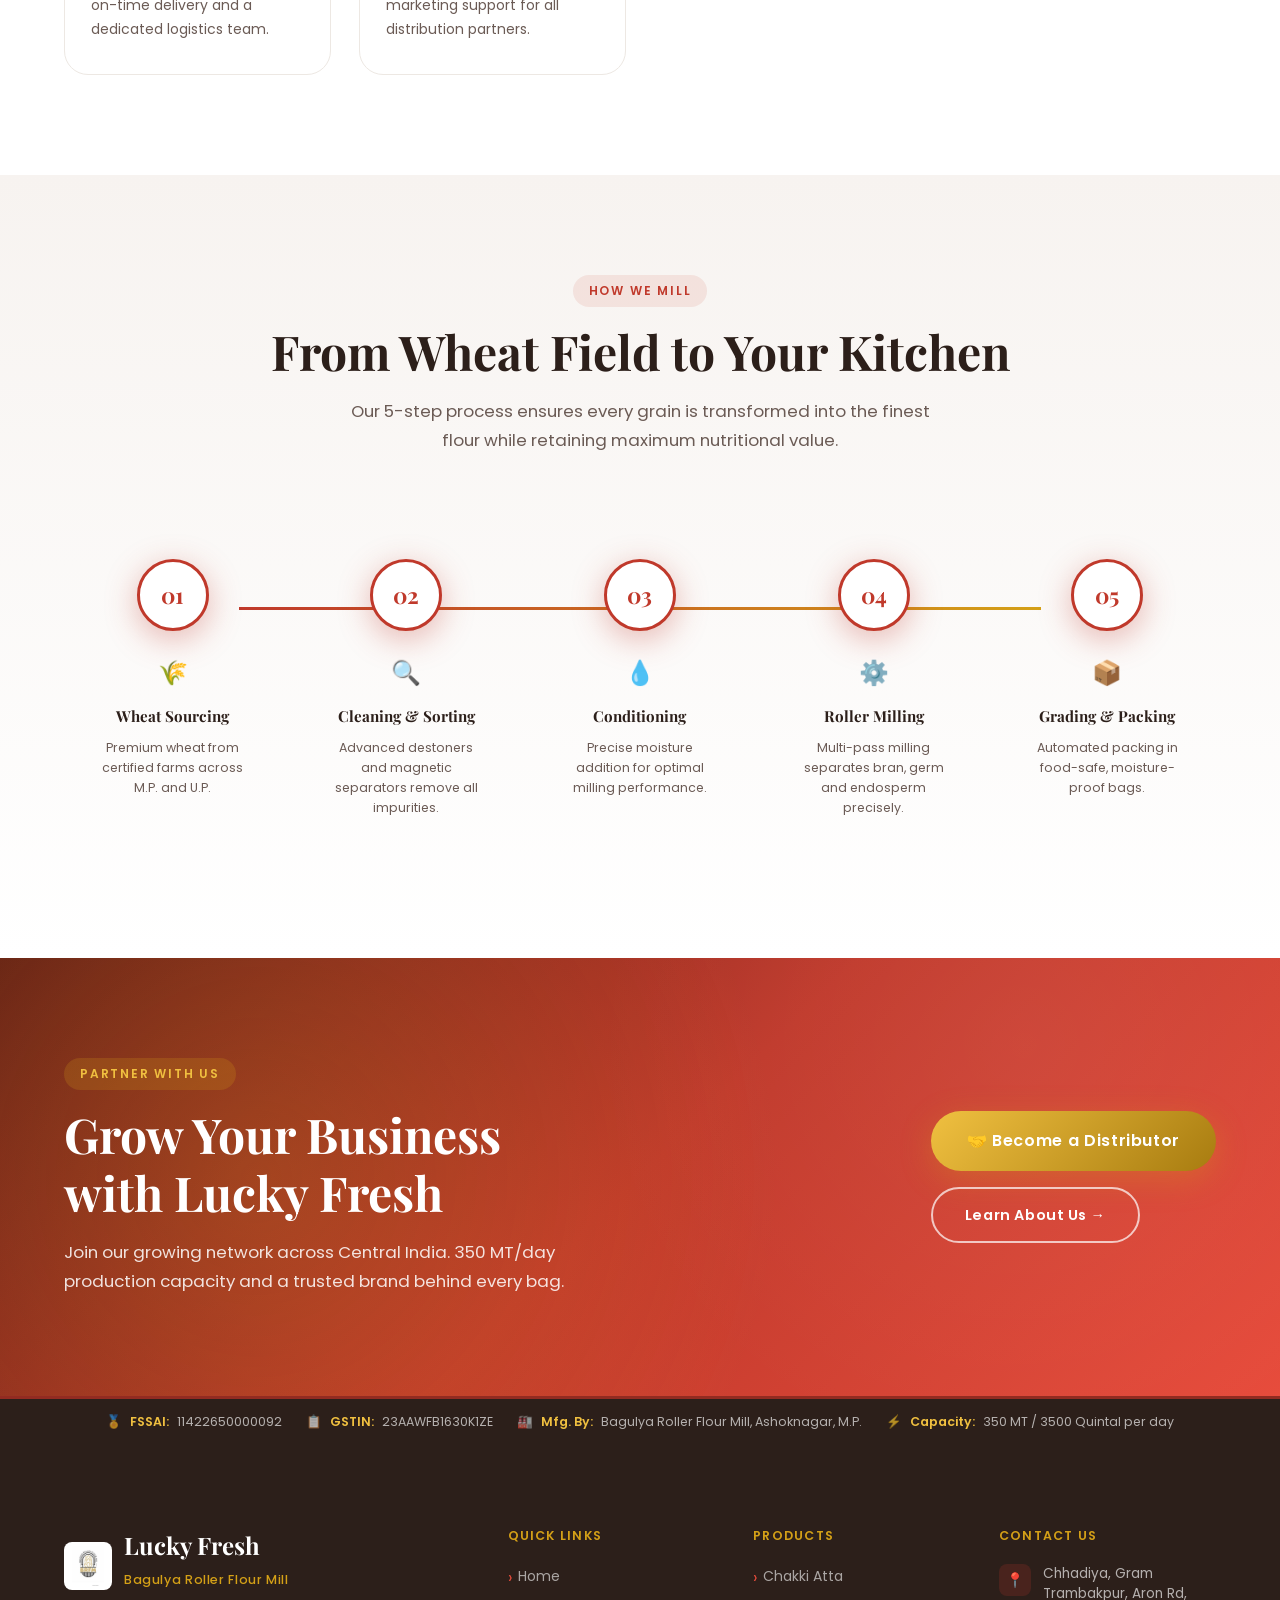
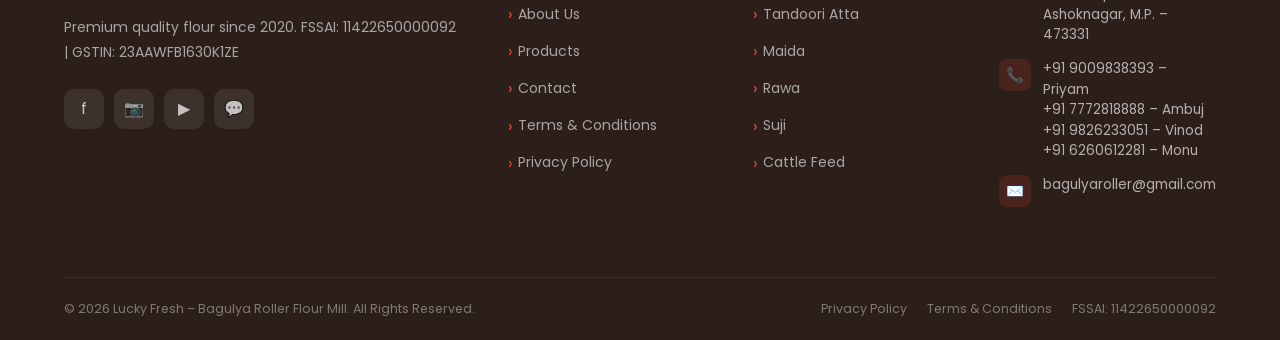
==== commit 4f0cc956: "Update index.html" ====
--- a/luckyfresh/index.html
+++ b/luckyfresh/index.html
@@ -45,7 +45,7 @@
   <div class="hero-wheat-overlay" aria-hidden="true"></div>
   <div class="hero-content">
     <p class="hero-eyebrow">Jain Sahab Ka Lucky Fresh</p>
-<h1 class="hero-title">Lucky Fresh<span style="font-size:0.55em;">Purity in Every Grain</span></h1>
+<h1 class="hero-title">Lucky Fresh<span style="font-size:0.55em;">Purity in Every Grain</span></h1><br>
     <p class="hero-description">From the golden wheat fields of Madhya Pradesh to your kitchen — Bagulya Roller Flour Mill delivers unmatched quality in every bag. Trusted across Central India.</p>
     <div class="hero-actions">
       <a href="products.html" class="btn btn-primary">✦ Explore Products</a>
@@ -183,4 +183,4 @@
 </footer>
 <script src="js/script.js"></script>
 </body>
-</html>+</html>
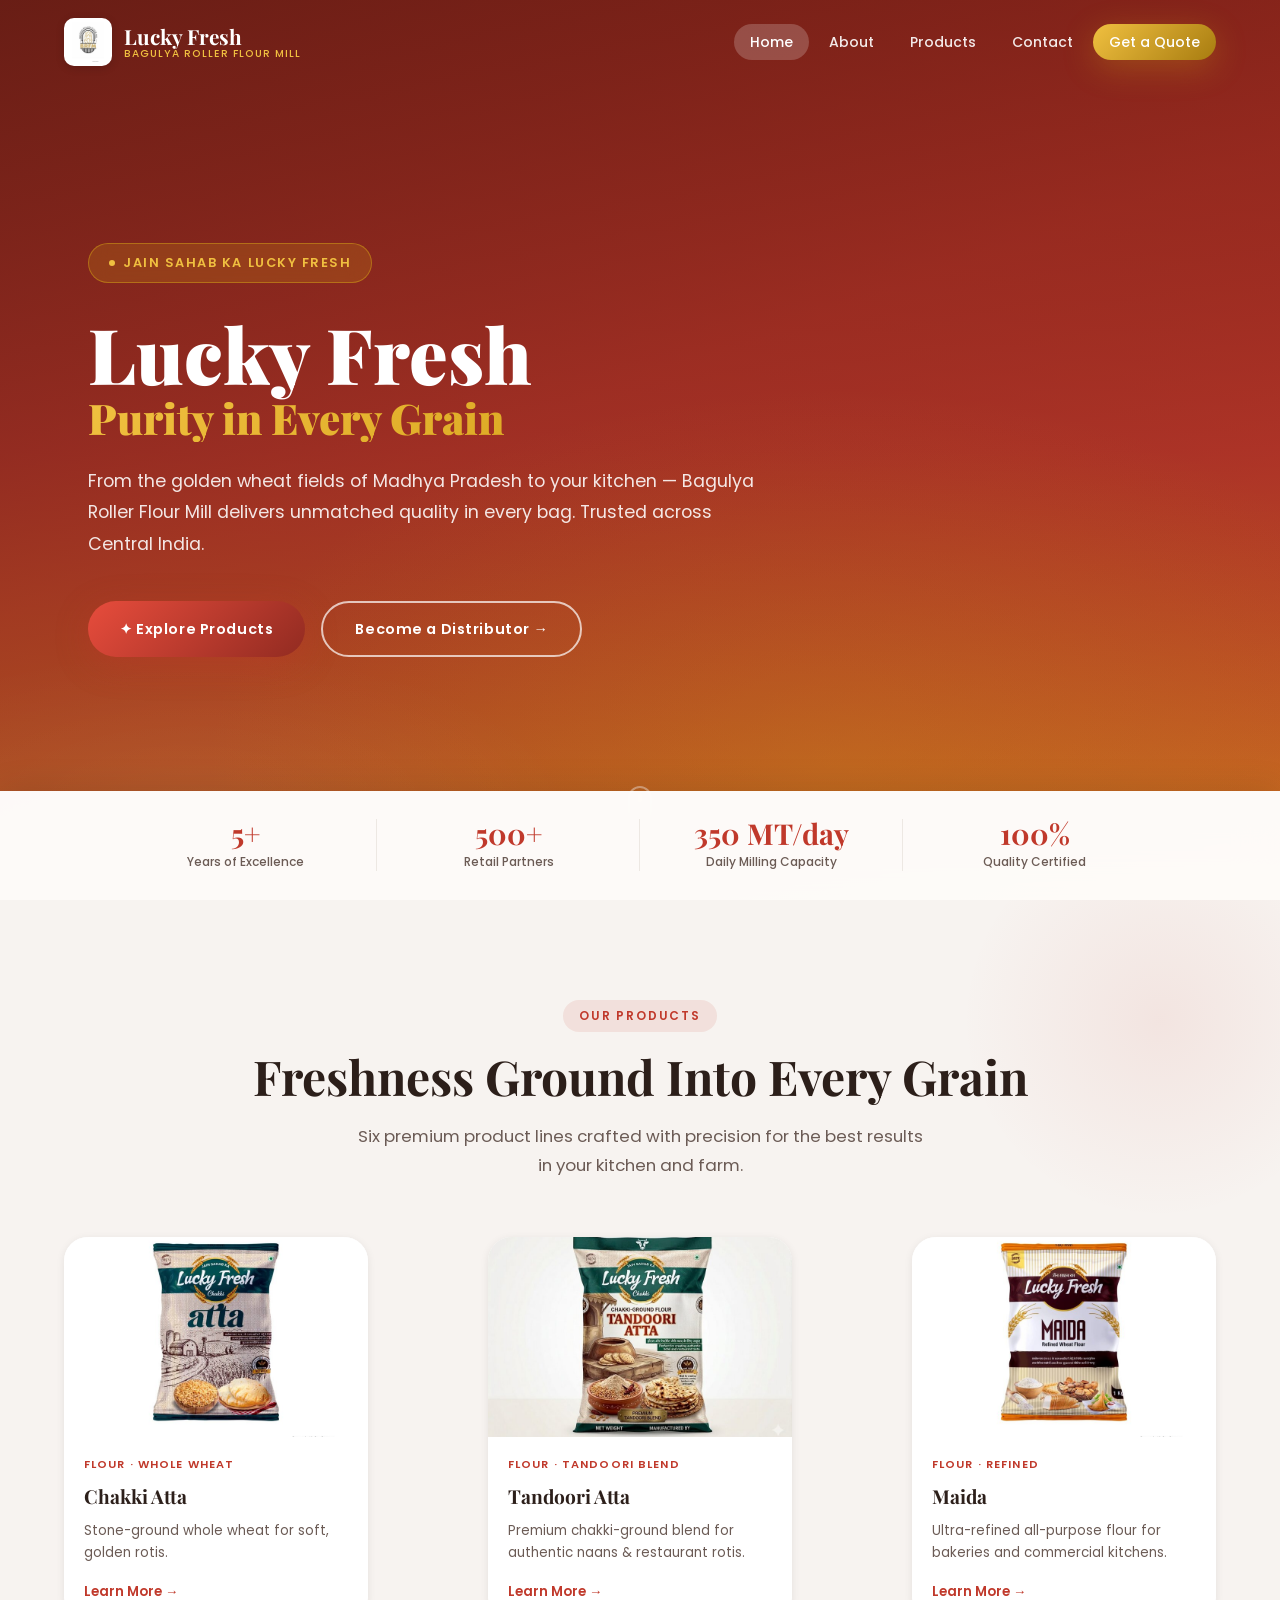
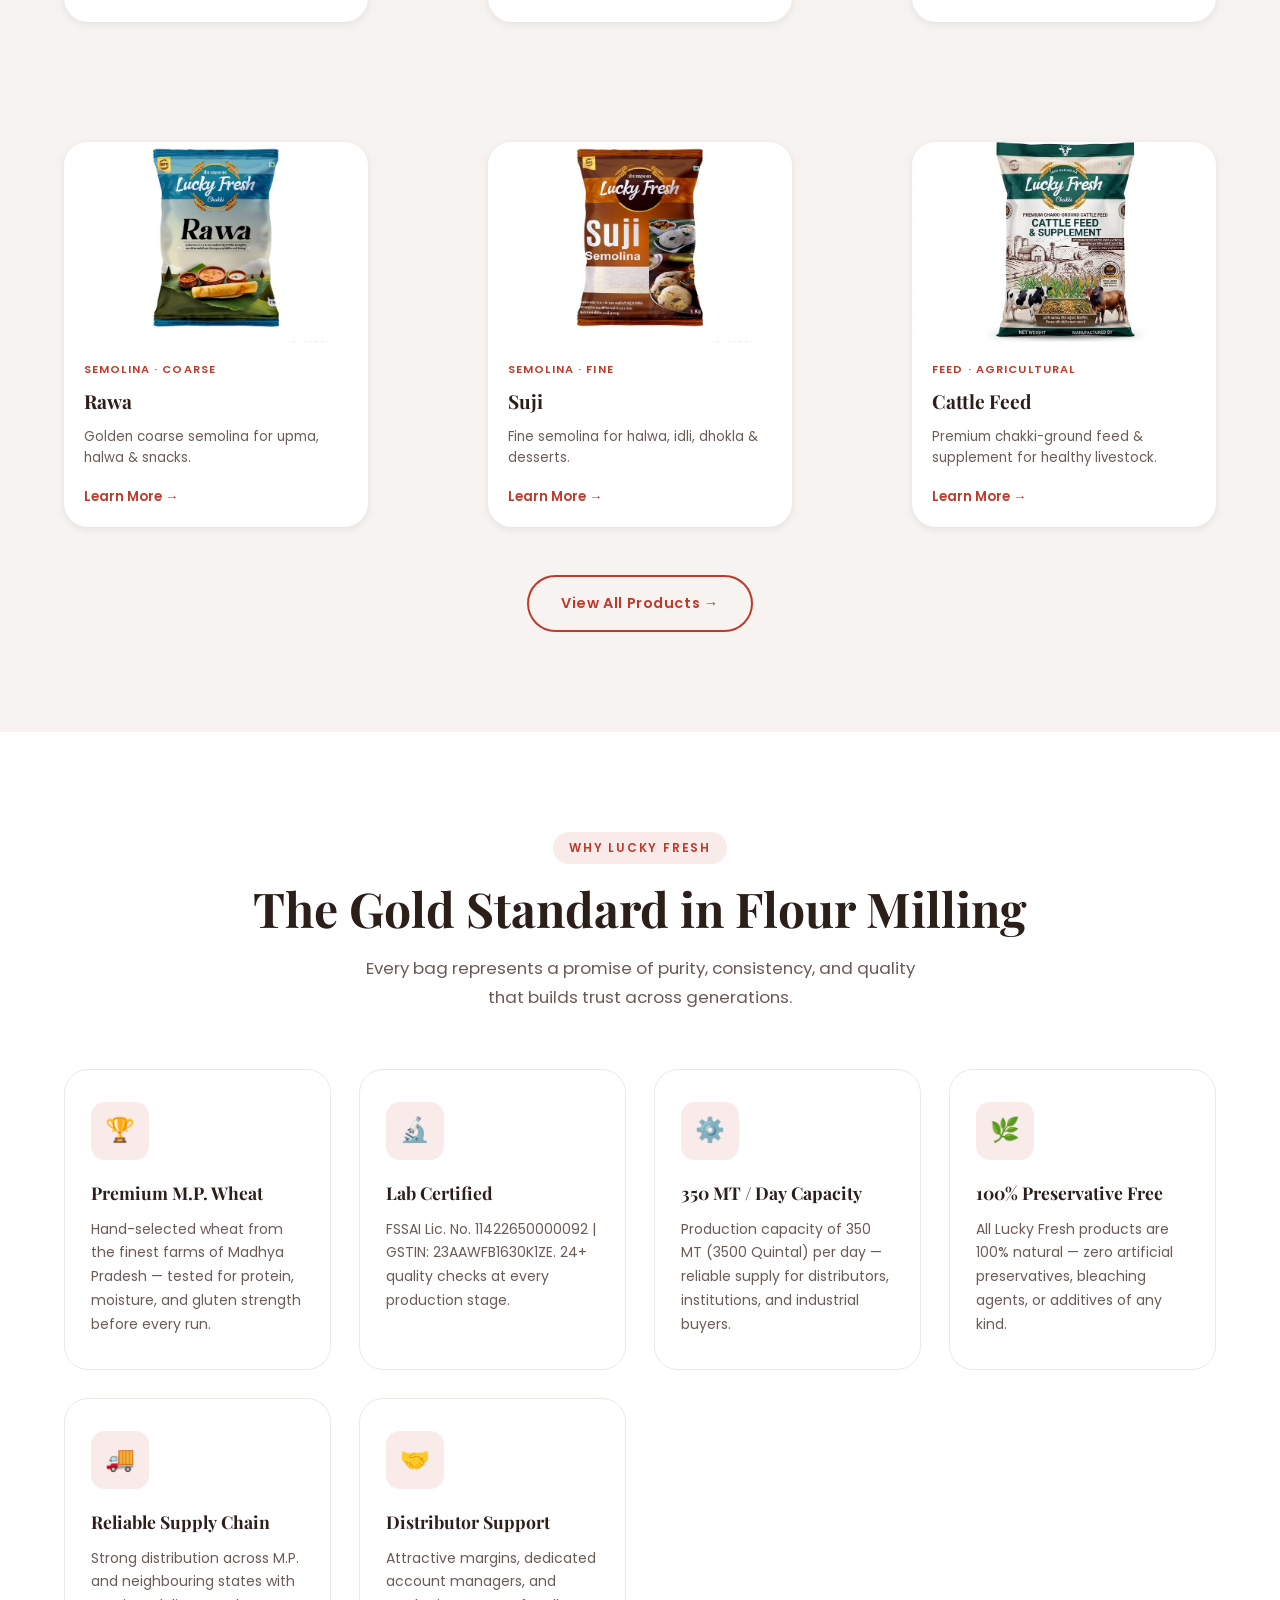
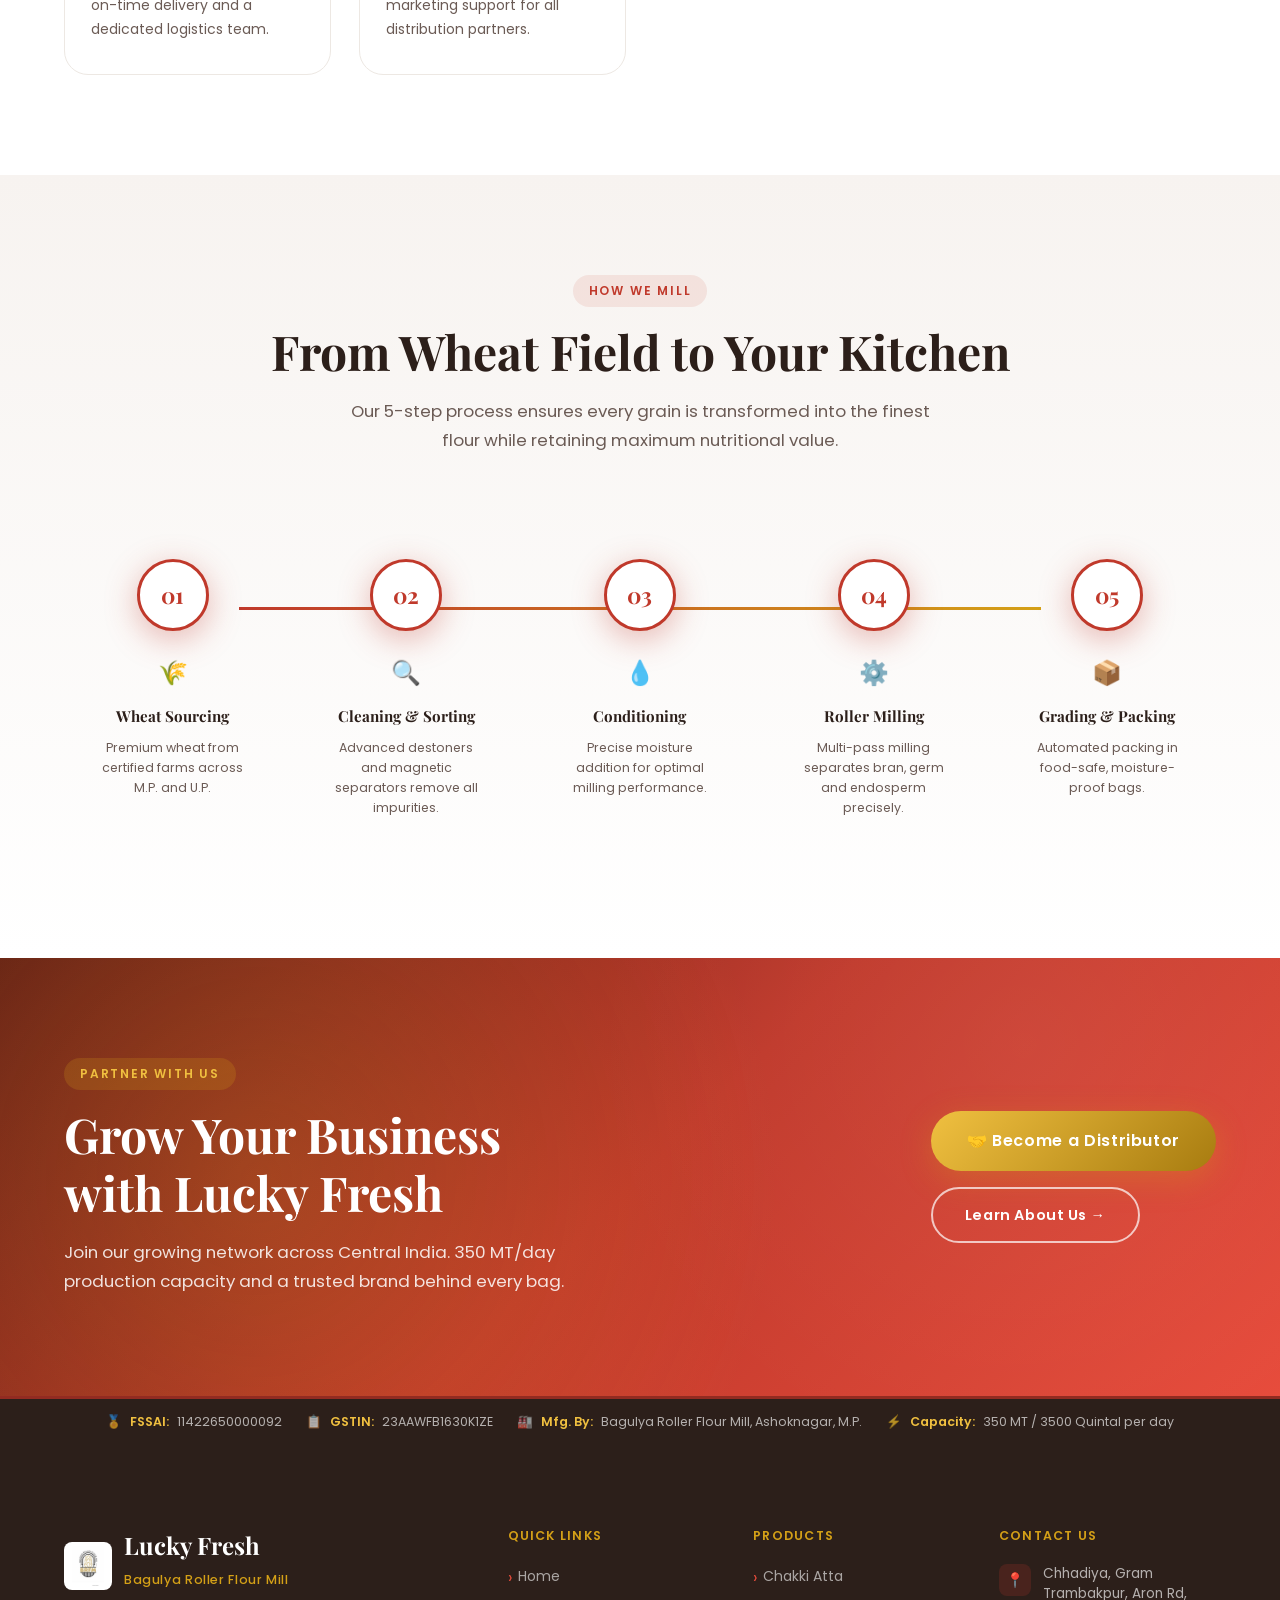
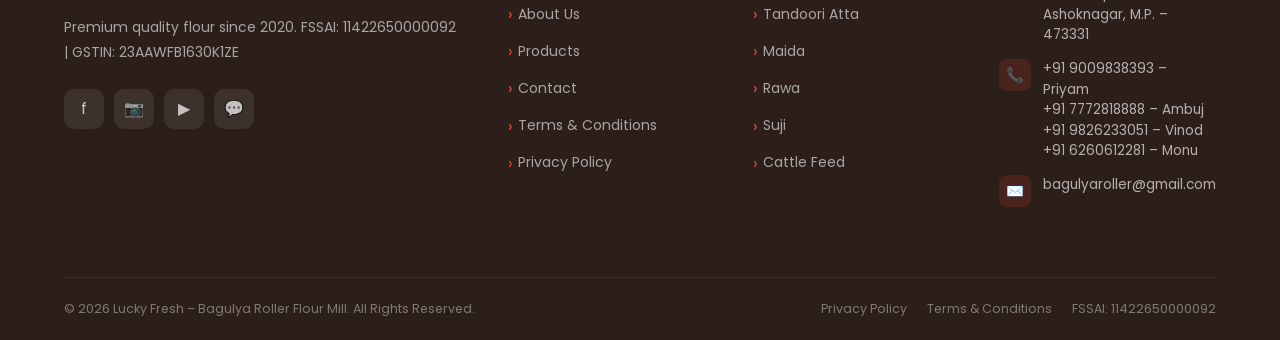
==== commit c7b4131d: "Update index.html" ====
--- a/luckyfresh/index.html
+++ b/luckyfresh/index.html
@@ -45,7 +45,7 @@
   <div class="hero-wheat-overlay" aria-hidden="true"></div>
   <div class="hero-content">
     <p class="hero-eyebrow">Jain Sahab Ka Lucky Fresh</p>
-<h1 class="hero-title">Lucky Fresh<span style="font-size:0.55em;">Purity in Every Grain</span></h1><br>
+<h1 class="hero-title">Lucky Fresh<span style="font-size:0.55em;">Purity in Every Grain<br></span></h1>
     <p class="hero-description">From the golden wheat fields of Madhya Pradesh to your kitchen — Bagulya Roller Flour Mill delivers unmatched quality in every bag. Trusted across Central India.</p>
     <div class="hero-actions">
       <a href="products.html" class="btn btn-primary">✦ Explore Products</a>
